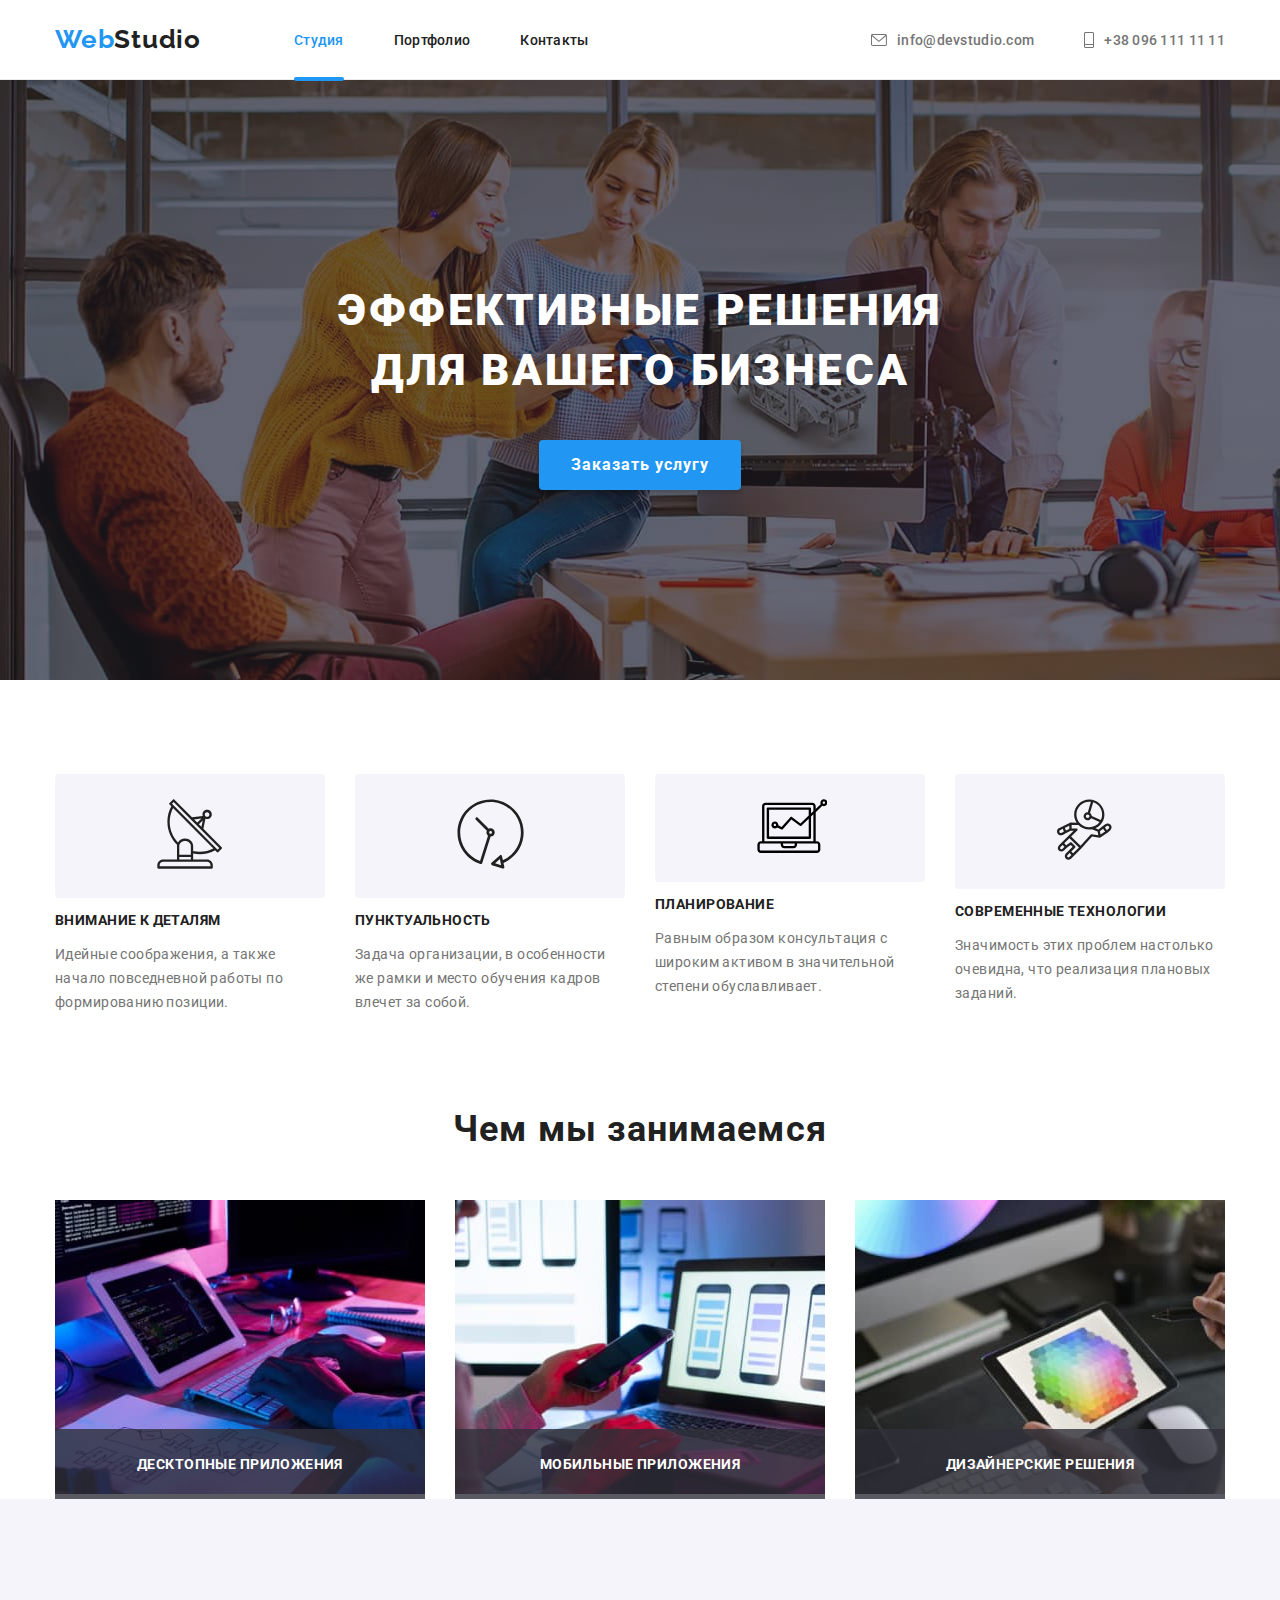
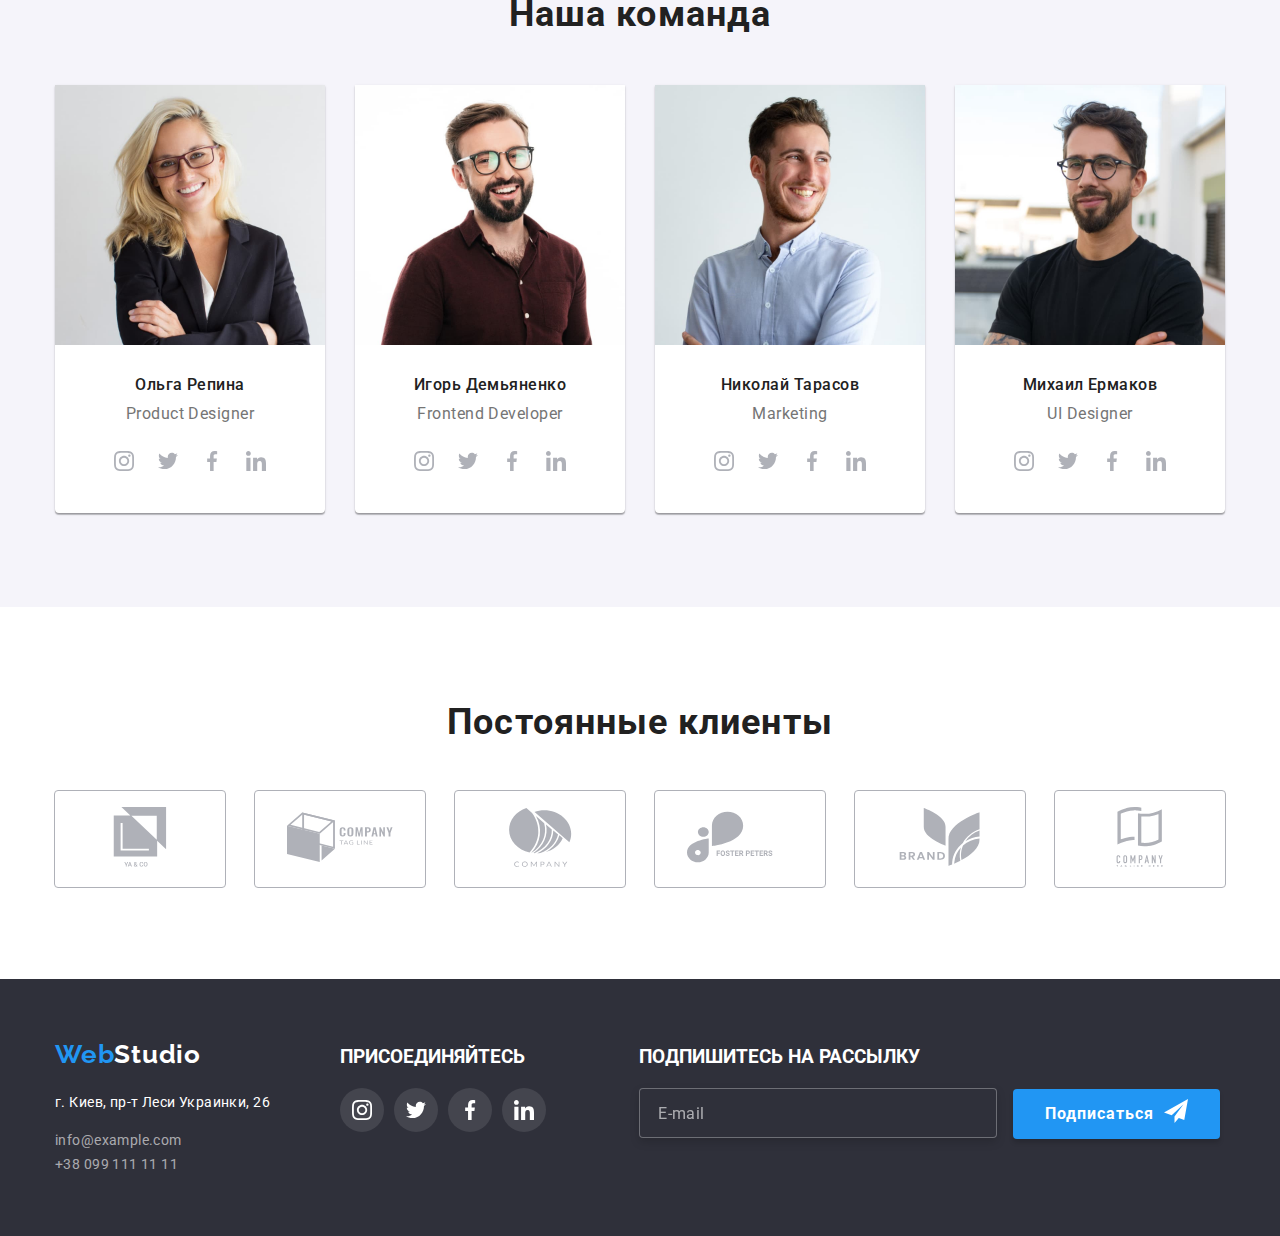
==== index.html @ 91b54eaf "дз-7" ====
<!DOCTYPE html>
<html lang="en">
  <head>
    <meta charset="UTF-8" />
    <meta http-equiv="X-UA-Compatible" content="IE=edge" />
    <meta name="viewport" content="width=device-width, initial-scale=1.0" />
    <title>Document</title>
    <link
      rel="stylesheet"
      href="https://cdnjs.cloudflare.com/ajax/libs/modern-normalize/1.1.0/modern-normalize.min.css"
    />
    <link rel="preconnect" href="https://fonts.googleapis.com" />
    <link rel="preconnect" href="https://fonts.gstatic.com" crossorigin />
    <link
      href="https://fonts.googleapis.com/css2?family=Raleway:wght@700&family=Roboto:wght@400;500;700;900&display=swap"
      rel="stylesheet"
    />
    <link rel="stylesheet" href="./css/style.css" />
  </head>

  <body>
    <header class="page-header">
      <div class="container header-box">
        <nav class="nav-list">
          <a href="#" class="logo-text"><span class="logo">Web</span>Studio</a>
          <ul class="list-menu">
            <li class="item">
              <a
                class="menu-link menu-link-activ"
                id="link-curent"
                href="./index.html"
                >Студия</a
              >
            </li>
            <li class="item">
              <a class="menu-link" href="./portfolio.html">Портфолио</a>
            </li>
            <li class="item">
              <a class="menu-link" href="#">Контакты</a>
            </li>
          </ul>
        </nav>

        <ul class="list-text">
          <li class="item">
            <a
              class="button"
              href="mailto:info@devstudio.com"
            >
              <svg class="button-icon" width="16" height="12">
                <use href="./images/symbol-defs.svg#icon-envelope"></use>
              </svg>
              info@devstudio.com</a
            >
          </li>
          <li class="item">
            <a class="button" href="tel:+380961111111">
              <svg class="contact-icon" width="10" height="16">
                <use href="./images/symbol-defs.svg#icon-Vector"></use>
              </svg>
              +38 096 111 11 11</a
            >
          </li>
        </ul>
      </div>
    </header>
    <main>
      <section class="container-box hero">
        <h1 class="title-box">
          Эффективные решения
          <span class="text-box-line"> для вашего бизнеса</span>
        </h1>

        <button type="button" class="btn-box" data-modal-open>
          Заказать услугу
        </button>
      </section>

      <section class="section-box">
        <div class="container">
          <h2 class="hidden">attention</h2>
          <ul class="attention-list">
            <li class="item">
              <div class="icon-item">
                <svg class="list-icon-team" width="65" height="70">
                  <use href="./images/symbol-defs2.svg#icon-Vector2"></use>
                </svg>
              </div>
              <h3>Внимание к деталям</h3>
              <p>
                Идейные соображения, а также начало повседневной работы по
                формированию позиции.
              </p>
            </li>
            <li class="item">
              <div class="icon-item">
                <svg class="list-icon-team" width="67" height="70">
                  <use href="./images/symbol-defs2.svg#icon-Vector3"></use>
                </svg>
              </div>
              <h3>Пунктуальность</h3>
              <p>
                Задача организации, в особенности же рамки и место обучения
                кадров влечет за собой.
              </p>
            </li>
            <li class="item">
              <div class="icon-item">
                <svg class="list-icon-tem" width="70" height="54">
                  <use href="./images/symbol-defs2.svg#icon-Vector4"></use>
                </svg>
              </div>
              <h3>Планирование</h3>
              <p>
                Равным образом консультация с широким активом в значительной
                степени обуславливает.
              </p>
            </li>
            <li class="item">
              <div class="icon-item">
                <svg class="list-icon-team" width="55" height="61">
                  <use href="./images/symbol-defs2.svg#icon-Vector5"></use>
                </svg>
              </div>
              <h3>Современные технологии</h3>
              <p>
                Значимость этих проблем настолько очевидна, что реализация
                плановых заданий.
              </p>
            </li>
          </ul>
        </div>
      </section>

      <section class="section-content">
        <div class="container">
          <h2 class="text">Чем мы занимаемся</h2>
          <ul class="foto-list">
            <li class="item">
              <div class="thumb">
                <div class="thumb-card">
                  <p class="thumb-card-text">Десктопные приложения</p>
                </div>
                <img src="./images/photo.jpg" alt="note" width="370" />
              </div>
            </li>

            <li class="item">
              <div class="thumb">
                <div class="thumb-card">
                  <p class="thumb-card-text">Мобильные приложения</p>
                </div>
                <img src="./images/photo2.jpg" alt="note2" width="370" />
              </div>
            </li>
            <li class="item">
              <div class="thumb">
                <div class="thumb-card">
                  <p class="thumb-card-text">Дизайнерские решения</p>
                </div>
                <img src="./images/photo3.jpg" alt="note3" width="370" />
              </div>
            </li>
          </ul>
        </div>
      </section>

      <section class="section-team">
        <div class="container">
          <h2 class="text">Наша команда</h2>
          <ul class="subtitle-text">
            <li class="item">
              <img
                class="people"
                src="./images/img.jpg"
                alt="people"
                width="270"
              />
              <div class="people-list">
                <h3>Ольга Репина</h3>
                <p>Product Designer</p>

                <ul class="social-icon">
                  <li class="team-item">
                    <a href="" class="social-link">
                      <svg class="list-icon" width="20" height="20">
                        <use
                          href="./images/symbol-defs2.svg#icon-instagram"
                        ></use>
                      </svg>
                    </a>
                  </li>
                  <li class="team-item">
                    <a class="social-link" href="#">
                      <svg class="list-icon" width="20" height="20">
                        <use
                          href="./images/symbol-defs2.svg#icon-twitter"
                        ></use>
                      </svg>
                    </a>
                  </li>
                  <li class="team-item">
                    <a class="social-link" href="#">
                      <svg class="list-icon" width="20" height="20">
                        <use
                          href="./images/symbol-defs2.svg#icon-facebook"
                        ></use>
                      </svg>
                    </a>
                  </li>
                  <li class="team-item">
                    <a class="social-link" href="#">
                      <svg class="list-icon" width="20" height="20">
                        <use
                          href="./images/symbol-defs2.svg#icon-linkedin"
                        ></use>
                      </svg>
                    </a>
                  </li>
                </ul>
              </div>
            </li>

            <li class="item">
              <img
                class="people"
                src="./images/img2.jpg"
                alt="people"
                width="270"
              />
              <div class="people-list">
                <h3>Игорь Демьяненко</h3>

                <p>Frontend Developer</p>

                <ul class="social-icon">
                  <li class="team-item">
                    <a href="" class="social-link">
                      <svg class="list-icon" width="20" height="20">
                        <use
                          href="./images/symbol-defs2.svg#icon-instagram"
                        ></use>
                      </svg>
                    </a>
                  </li>
                  <li class="team-item">
                    <a class="social-link" href="#">
                      <svg class="list-icon" width="20" height="20">
                        <use
                          href="./images/symbol-defs2.svg#icon-twitter"
                        ></use>
                      </svg>
                    </a>
                  </li>
                  <li class="team-item">
                    <a class="social-link" href="#">
                      <svg class="list-icon" width="20" height="20">
                        <use
                          href="./images/symbol-defs2.svg#icon-facebook"
                        ></use>
                      </svg>
                    </a>
                  </li>
                  <li class="team-item">
                    <a class="social-link" href="#">
                      <svg class="list-icon" width="20" height="20">
                        <use
                          href="./images/symbol-defs2.svg#icon-linkedin"
                        ></use>
                      </svg>
                    </a>
                  </li>
                </ul>
              </div>
            </li>

            <li class="item">
              <img
                class="people"
                src="./images/img3.jpg"
                alt="people"
                width="270"
              />
              <div class="people-list">
                <h3>Николай Тарасов</h3>
                <p>Marketing</p>

                <ul class="social-icon">
                  <li class="team-item">
                    <a href="" class="social-link">
                      <svg class="list-icon" width="20" height="20">
                        <use
                          href="./images/symbol-defs2.svg#icon-instagram"
                        ></use>
                      </svg>
                    </a>
                  </li>
                  <li class="team-item">
                    <a class="social-link" href="#">
                      <svg class="list-icon" width="20" height="20">
                        <use
                          href="./images/symbol-defs2.svg#icon-twitter"
                        ></use>
                      </svg>
                    </a>
                  </li>
                  <li class="team-item">
                    <a class="social-link" href="#">
                      <svg class="list-icon" width="20" height="20">
                        <use
                          href="./images/symbol-defs2.svg#icon-facebook"
                        ></use>
                      </svg>
                    </a>
                  </li>
                  <li class="team-item">
                    <a class="social-link" href="#">
                      <svg class="list-icon" width="20" height="20">
                        <use
                          href="./images/symbol-defs2.svg#icon-linkedin"
                        ></use>
                      </svg>
                    </a>
                  </li>
                </ul>
              </div>
            </li>

            <li class="item">
              <img
                class="people"
                src="./images/img4.jpg"
                alt="people"
                width="270"
              />
              <div class="people-list">
                <h3>Михаил Ермаков</h3>
                <p>UI Designer</p>

                <ul class="social-icon">
                  <li class="team-item">
                    <a href="" class="social-link">
                      <svg class="list-icon" width="20" height="20">
                        <use
                          href="./images/symbol-defs2.svg#icon-instagram"
                        ></use>
                      </svg>
                    </a>
                  </li>
                  <li class="team-item">
                    <a class="social-link" href="#">
                      <svg class="list-icon" width="20" height="20">
                        <use
                          href="./images/symbol-defs2.svg#icon-twitter"
                        ></use>
                      </svg>
                    </a>
                  </li>
                  <li class="team-item">
                    <a class="social-link" href="#">
                      <svg class="list-icon" width="20" height="20">
                        <use
                          href="./images/symbol-defs2.svg#icon-facebook"
                        ></use>
                      </svg>
                    </a>
                  </li>
                  <li class="team-item">
                    <a class="social-link" href="#">
                      <svg class="list-icon" width="20" height="20">
                        <use
                          href="./images/symbol-defs2.svg#icon-linkedin"
                        ></use>
                      </svg>
                    </a>
                  </li>
                </ul>
              </div>
            </li>
          </ul>
        </div>
      </section>

      <section class="section-company">
        <div class="container">
          <h2 class="text">Постоянные клиенты</h2>

          <ul class="company-box">
            <li class="company-list">
              <a class="company-link" href="#">
                <svg class="company-icon" width="106" height="60">
                  <use href="./images/symbol-defs2.svg#icon-Union"></use>
                </svg>
              </a>
            </li>
            <li class="company-list">
              <a class="company-link" href="#">
                <svg class="company-icon" width="106" height="60">
                  <use href="./images/symbol-defs2.svg#icon-tagline"></use>
                </svg>
              </a>
            </li>
            <li class="company-list">
              <a class="company-link" href="#">
                <svg class="company-icon" width="106" height="60">
                  <use href="./images/symbol-defs2.svg#icon-Object"></use>
                </svg>
              </a>
            </li>
            <li class="company-list">
              <a class="company-link" href="#">
                <svg class="company-icon" width="106" height="60">
                  <use href="./images/symbol-defs2.svg#icon-group"></use>
                </svg>
              </a>
            </li>
            <li class="company-list">
              <a class="company-link" href="#">
                <svg class="company-icon" width="106" height="60">
                  <use href="./images/symbol-defs2.svg#icon-brand"></use>
                </svg>
              </a>
            </li>
            <li class="company-list">
              <a class="company-link" href="#">
                <svg class="company-icon" width="106" height="60">
                  <use href="./images/symbol-defs2.svg#icon-groupcompany"></use>
                </svg>
              </a>
            </li>
          </ul>
        </div>
      </section>
    </main>

    <footer class="footer">
      <div class="container footer-container">
        <div class="footer-content">
          <a href="#" class="logo-tex-footer"
            ><span class="logo">Web</span>Studio</a
          >
          <address class="adress">
            <p>г. Киев, пр-т Леси Украинки, 26</p>
            <ul class="list-adress">
              <li><a href="mailto:info@example.com">info@example.com</a></li>
              <li><a href="tel:+380991111111">+38 099 111 11 11</a></li>
            </ul>
          </address>
        </div>

        <div class="social-icon-footer">
          <h3 class="join-color">присоединяйтесь</h3>
          <ul class="footer-list">
            <li class="footer-link">
              <a href="" class="join-link">
                <svg class="join-icon" width="20" height="20">
                  <use href="./images/symbol-defs2.svg#icon-instagram"></use>
                </svg>
              </a>
            </li>

            <li class="footer-link">
              <a class="join-link" href="#">
                <svg class="join-icon" width="20" height="20">
                  <use href="./images/symbol-defs2.svg#icon-twitter"></use>
                </svg>
              </a>
            </li>

            <li class="footer-link">
              <a class="join-link" href="#">
                <svg class="join-icon" width="20" height="20">
                  <use href="./images/symbol-defs2.svg#icon-facebook"></use>
                </svg>
              </a>
            </li>

            <li class="footer-link">
              <a class="join-link" href="#">
                <svg class="join-icon" width="20" height="20">
                  <use href="./images/symbol-defs2.svg#icon-linkedin"></use>
                </svg>
              </a>
            </li>
          </ul>
        </div>
        <div class="footer-form">
          <h3 class="join-color">Подпишитесь на рассылку</h3>
          <input  type="email" name="email" id="email" placeholder="E-mail" />
          <button type="submit" class="btn-box-form">
            Подписаться
            <svg class="icon-form" width="24" height="24">
              <use href="./images/symbol-defs6.svg#icon-send"></use>
            </svg>
          </button>
          
        </div>
      </div>
    </footer>



    <div class="backdrop is-hidden" data-modal>
      <div class="modal">
        <button type="button" class="close-icon" data-modal-close>
          <svg class="close-link" width="11" height="11">
            <use href="./images/symbol-defs3.svg#icon-close"></use>
          </svg>
        </button>
        <form class="backdrop-form">
        
          <h2 class="group-title">Оставьте свои данные, мы вам перезвоним</h2>
          <div class="form-field">
            <label class="form-field-lable"  for="username">Имя</label>
           <div class="form-icon">
            <input class="form-input" type="text" name="username" id="username" />
            <svg class="icon" width="12" height="12">
              <use href="./images/symbol-defs3.svg#icon-name"></use>
             </svg>
           </div>
          </div>

          <div class="form-field">
            <label class="form-field-lable" for="tel">Телефон</label>
           <div class="form-icon">
            <input class="form-input" type="tel" name="tel" id="tel" />
            <svg class="icon" width="13" height="13">
              <use href="./images/symbol-defs3.svg#icon-phone"></use>
             </svg>
           </div>
          </div>

          <div class="form-field">
            <label class="form-field-lable" for="mail">Почта  </label>
           <div class="form-icon">
            <input type="email" class="form-input"  name="mail" id="mail" />
            <svg class="icon" width="15" height="12">
             <use href="./images/symbol-defs3.svg#icon-email"></use>
            </svg>
           </div>

          </div>
          <div class="form-field form-textarea ">
            <label class="form-field-lable"  for="comment">Комментарий</label>
            <textarea
              name="comment"
              id="comment"
              cols="30"
              rows="10"
              placeholder="Введите текст"
            ></textarea>
          </div>

          <div class="checkbox-labele">
           <label class="lable">
            <input class="checkbox" type="checkbox" name="check" value="check" id="check" />
            <span class="icon-check"></span>
           </label>
            <label for="check" class="check-text"
              >Соглашаюсь с рассылкой и принимаю
              <a class="check-label-text" href="#">Условия договора</a>
            </label>
          </div>

          <div class="form-btn">
            <button type="submit" class="form-btn-text">Отправить</button>
          </div>
          
        
          
        </form>
      </div>
     
    </div>
    <script src="./js/modal.js"></script>
  </body>
</html>
---- css/style.css ----
:root {
  --primery-text-color: #212121;
  --title-text-color: #757575;
  --accent-color: #2196f3;
  --white-color: #ffffff;
  --background-team-color: #f5f4fa;
  --border-text: #eeeeee;
  --timing-function: cubic-bezier(0.4, 0, 0.2, 1);
}

body {
  font-family: "Roboto", sans-serif;
}

li {
  list-style-type: none; /* Убираем маркеры */
}

.list {
  padding: 0;
  margin: 0;
}
.container {
  width: 1200px;
  margin: 0 auto;
  padding-left: 15px;
  padding-right: 15px;
}
.header-box {
  display: flex;
  margin-left: auto;
}
.page-header {
  border-bottom: 1px solid #ececec;
}
.section-box {
  padding-top: 94px;
}
.header {
  margin: 0;
}

.logo {
  color: var(--accent-color);
  font-family: Raleway;

  font-weight: bold;
  font-size: 26px;
  line-height: 31px;
  letter-spacing: 0.03em;
}
.studio {
  color: var(--primery-text-color);
}

.nav-list .logo-text {
  text-decoration: none;
  color: #212121;
  font-family: Raleway;
  font-weight: bold;
  font-size: 26px;
  line-height: 31px;
  letter-spacing: 0.03em;
}
.nav-list {
  display: flex;
  align-items: center;
}
.nav-list a {
  display: block;
  padding-bottom: 24px;
  padding-top: 24px;

  color: var(--primery-text-color);
  text-decoration: none;
  font-weight: 500;
  font-size: 14px;
  line-height: 16px;
  letter-spacing: 0.02em;
  transition: color 250ms var(--timing-function);
}

.menu-link-activ {
  position: relative;
  display: block;
}
.menu-link-activ::after {
  content: "";
  position: absolute;
  left: 0;
  bottom: -9px;
  display: block;
  width: 100%;
  height: 4px;
  background-color: tomato;
  border-radius: 2px;
  background: var(--accent-color);

  transition: opacity 250ms var(--timing-function);
}
.menu-link:hover::after,
.menu-link:focus::after {
  opacity: 1;
}

.nav-list .menu-link:hover,
.nav-list .menu-link:focus {
  color: var(--accent-color);
}
.list-text {
  display: flex;
  margin-left: auto;
  margin-top: 0;
  margin-bottom: 0;
}

.list-text .item {
  margin-left: auto;
  display: flex;
  align-items: center;
}
.list-text a {
  color: var(--title-text-color);
  text-decoration: none;
  font-weight: 500;
  font-size: 14px;
  line-height: 16px;
  letter-spacing: 0.02em;
}
.list-text .button:hover,
.list-text .button:focus {
  color: var(--accent-color);
}
.button:hover svg,
.button:focus svg {
  fill: var(--accent-color);
}

.container-box {
  max-width: 1600px;
  height: 600px;
  background: #2f303a;
  text-align: center;
  padding: 200px 0;
  margin: 0 auto;

  background-image: linear-gradient(
      to right,
      rgba(47, 48, 58, 0.4),
      rgba(47, 48, 58, 0.4)
    ),
    url(../images/hero.jpg);
  background-color: #000000;
}

.section-content {
  padding-top: 94px;
}
.section-team {
  background: var(--background-team-color);
  padding-bottom: 94px;
  padding-top: 94px;
}

section .section-box {
  padding-top: 94px;
}
.title-box {
  color: var(--white-color);
  font-weight: 900;
  font-size: 44px;
  line-height: 60px;
  letter-spacing: 0.06em;
  text-transform: uppercase;
  margin: 0 auto;
  margin-bottom: 40px;
  width: 696px;
  text-align: center;
}

.btn-box {
  color: var(--white-color);
  background: #2196f3;
  font-weight: 700;
  font-size: 16px;
  font-family: inherit;
  line-height: 30px;
  text-align: center;
  letter-spacing: 0.06em;
  padding: 10px 32px;
  border: none;
  background: #2196f3;
  box-shadow: 0px 4px 4px rgba(0, 0, 0, 0.15);
  border-radius: 4px;
  cursor: pointer;
}

.section-box h3 {
  color: var(--primery-text-color);
  font-weight: 700;
  font-size: 14px;
  line-height: 16px;
  letter-spacing: 0.03em;
  text-transform: uppercase;
}
.section-box p {
  color: var(--title-text-color);
  font-weight: normal;
  font-size: 14px;
  line-height: 24px;
  letter-spacing: 0.03em;
  margin-bottom: 0;
}
h2.text {
  color: var(--primery-text-color);
  font-style: normal;
  font-weight: 700;
  font-size: 36px;
  line-height: 42px;
  text-align: center;
  letter-spacing: 0.03em;
  margin-top: 0;
  margin-bottom: 50px;
}

.subtitle-text h3 {
  color: var(--primery-text-color);
  font-weight: 500;
  font-size: 16px;
  line-height: 19px;
  letter-spacing: 0.03em;
  margin-top: 0;
  margin-bottom: 10px;
}
.subtitle-text p {
  color: var(--title-text-color);
  font-style: normal;
  font-weight: normal;
  font-size: 16px;
  line-height: 19px;
  letter-spacing: 0.03em;
  margin: 0;
}
.footer {
  background: #2f303a;
  padding-top: 60px;
  padding-bottom: 60px;
}
.adress p {
  color: var(--white-color);
  font-style: normal;
  font-weight: normal;
  font-size: 14px;
  line-height: 24px;
  letter-spacing: 0.03em;
  margin-top: 0;
}
.list-adress {
  padding: 0;
  margin: 0;
}

.list-adress a {
  color: rgba(255, 255, 255, 0.6);
  text-decoration: none;
  font-style: normal;
  font-weight: 400;
  font-size: 14px;
  line-height: 24px;
  letter-spacing: 0.03em;
}

/* PORTFOLIO DECORATION */

.section-pic {
  padding-top: 94px;
  padding-bottom: 94px;
}

.desc-list {
  display: flex;
  justify-content: center;
  padding-left: 0;
  margin: 0;
  margin-bottom: 50px;
}

.desc-list button {
  background: #f5f4fa;
  border: none;
  color: var(--primery-text-color);
  font-style: normal;
  font-weight: 500;
  font-size: 16px;
  line-height: 26px;
  letter-spacing: 0.03em;
  font-family: inherit;
  padding: 6px 22px;
  border-radius: 4px;
  margin-right: 8px;
  transition: background 250ms var(--timing-function),
    color 250ms var(--timing-function), box-shadow 250ms var(--timing-function);
}

.desc-list button:hover,
.desc-list button:focus {
  background-color: var(--accent-color);
  color: var(--white-color);
  box-shadow: 0px 3px 1px rgb(0 0 0 / 10%), 0px 1px 2px rgb(0 0 0 / 8%),
    0px 2px 2px rgb(0 0 0 / 12%);
}

.subtitle-text {
  display: flex;
  text-align: center;
  margin-top: 0;
  padding: 0;
  margin-bottom: 0;
}
.subtitle-text .people-list {
  padding-top: 30px;
  padding-bottom: 30px;
}

.subtitle-text .people {
  display: block;
  max-width: 100%;
}
.section-pic-list h3 {
  font-weight: 700;
  font-size: 18px;
  line-height: 36px;
  letter-spacing: 0.06em;
  color: var(--primery-text-color);
  margin: 0;
}
.section-pic-list p {
  font-weight: normal;
  font-size: 16px;
  line-height: 30px;
  letter-spacing: 0.03em;
  color: var(--title-text-color);
  margin: 0;
}

.logo-tex-footer {
  display: inline-block;
  padding-bottom: 20px;

  color: var(--white-color);
  font-family: Raleway;
  text-decoration: none;
  font-weight: bold;
  font-size: 26px;
  line-height: 31px;
  letter-spacing: 0.03em;
}
#link-curent {
  color: var(--accent-color);
}

.list-menu {
  display: flex;
  margin-left: 93px;
  padding: 0;
  margin-top: 0;
  margin-bottom: 0;
}
.list-text {
  display: flex;
  margin-left: auto;
  padding: 0;
}

.list-text .item + .item {
  margin-left: 50px;
}

.list-menu .item {
  margin-right: 50px;
}

.list-menu .item:last-child {
  margin-right: 0;
}

.hidden {
  display: none;
}
.attention-list {
  display: flex;
  margin: 0;
  padding: 0;
}
.attention-list .item {
  margin-right: 30px;
  width: 270px;
}

.attention-list .item:last-child {
  margin-right: 0;
}
.foto-list {
  display: flex;
  padding-top: 0;
  padding: 0;
  padding-bottom: 0;
  margin-bottom: 0;
  margin-top: 0;
}
.foto-list .item {
  margin-right: 30px;
}
.foto-list .item:last-child {
  margin-right: 0;
}

.thumb {
  position: relative;
}
.thumb-card {
  align-items: center;
  justify-content: center;
  display: flex;
  position: absolute;
  width: 100%;
  height: 70px;
  bottom: 0;
  background-color: rgba(47, 48, 58, 0.8);
}
.thumb-card .thumb-card-text {
  color: var(--white-color);
  font-family: Roboto;

  font-weight: 700;
  font-size: 14px;
  line-height: 16px;
  text-align: center;
  letter-spacing: 0.03em;
  text-transform: uppercase;
}
.subtitle-text .item {
  margin-right: 30px;
  background: var(--white-color);
  box-shadow: 0px 1px 3px rgba(0, 0, 0, 0.12), 0px 1px 1px rgba(0, 0, 0, 0.14),
    0px 2px 1px rgba(0, 0, 0, 0.2);
  border-radius: 0px 0px 4px 4px;
}
.subtitle-text .item:last-child {
  margin-right: 0;
}

/* Portfolio flex-box */

.section-pic-list {
  display: flex;
  flex-wrap: wrap;
  margin: 0;
  padding: 0;
  margin-top: -30px;
  margin-left: -30px;
}

.section-pic-list > .item {
  flex-basis: calc((100% - 90px) / 3);
  margin-left: 30px;
  margin-top: 30px;
}
.pic-link {
  display: block;
  text-decoration: none;
  transition: box-shadow 250ms var(--timing-function);
}

.pic-link:hover,
.pic-link:focus {
  box-shadow: 0px 1px 1px rgba(0, 0, 0, 0.12), 0px 4px 4px rgba(0, 0, 0, 0.06),
    1px 4px 6px rgba(0, 0, 0, 0.16);
}
.thumb-pic {
  position: relative;
  overflow: hidden;
}

.thumb-pic::before {
  display: inline-block;
}

.thumb-text {
  transform: translateY(100%);
  transition: transform 250ms var(--timing-function);

  position: absolute;
  top: 0;
  left: 0;

  padding: 63px 24px;
  display: inline-block;
  content: "";
  width: 100%;
  height: 100%;
  background: rgba(33, 150, 243, 0.9);
}

.thumb-text .text {
  font-family: Roboto;
  font-style: normal;
  font-weight: 400;
  font-size: 18px;
  line-height: 28px;
  letter-spacing: 0.03em;
  color: #ffffff;
}

.pic-link:hover .thumb-text,
.pic-link:focus .thumb-text {
  transform: translateY(0);
}

.item .item-text {
  border-right: 1px solid var(--border-text);
  border-bottom: 1px solid var(--border-text);
  border-left: 1px solid var(--border-text);
  padding: 20px 24px;
}

.button-icon {
  margin-right: 10px;
  fill: var(--title-text-color);
  transition: fill 250ms var(--timing-function);
}

.contact-icon {
  margin-right: 10px;
  fill: var(--title-text-color);
  transition: fill 250ms var(--timing-function);
}

.button:hover .button-icon {
  fill: var(--accent-color);
}
.button:hover .contact-icon {
  fill: var(--accent-color);
}

.item .button {
  display: flex;
  align-items: center;
  transition: color 250ms var(--timing-function);
}

.item .icon-item {
  background: #f5f4fa;
  border-radius: 4px;
  padding: 25px 102px;
}
.list-icon-team {
  fill: var(--primery-text-color);
}

/* social link */


.social-icon {
  margin: 0;
  display: flex;
  margin-top: 16px;
  padding: 0;
  justify-content: center;
}

.social-link {
  width: 44px;
  height: 44px;
  background-color: var(--white-color);
  border-radius: 50%;
  display: inline-flex;
  align-items: center;
  justify-content: center;
  transition: background-color 250ms var(--timing-function);
}
.social-link:hover .list-icon,
.social-link:focus .list-icon {
  fill: var(--white-color);
}
.social-link:hover,
.social-link:focus {
  background-color: var(--accent-color);
}
.social-link:last-child {
  margin-right: 0;
}
.list-icon {
  fill: #afb1b8;
  transition: fill 250ms var(--timing-function);
}

/*************************
           company 
 *****************************/

.section-company {
  padding: 94px 0 94px 0;
}

.company-box {
  padding: 0;
  margin: 0;
  display: flex;
}
.company-list {
  width: 170px;
  height: 92px;
  display: flex;
  align-items: center;
  justify-content: center;
  margin-right: 30px;
}
.company-link {
  fill: #afb1b8;
  padding: 16px 32px;
  border: 1px solid #afb1b8;
  box-sizing: border-box;
  border-radius: 4px;
  transition: border 250ms var(--timing-function);
}
.company-box .company-link:last-child {
  margin-right: 0;
}
.company-list:last-child {
  margin-right: 0;
}
.company-icon {
  fill: #afb1b8;
  transition: fill 250ms var(--timing-function);
}
.company-link:hover .company-icon,
.company-link:focus .company-icon {
  fill: var(--accent-color);
}
.company-link:hover,
.company-link:focus {
  border: 1px solid #2196f3;
}

.join-color {
  color: var(--white-color);
  margin: 0;
  margin: 0;
  margin-bottom: 20px;
  text-transform: uppercase;
}

.footer-container {
  display: flex;
  align-items: baseline;
}
.footer-list {
  display: flex;
  margin: 0;
  padding: 0;
}
.social-icon-footer {
  margin-left: 70px;
}

.join-link {
  width: 44px;
  height: 44px;
  background-color: rgba(255, 255, 255, 0.1);
  border-radius: 50%;
  display: inline-flex;
  align-items: center;
  justify-content: center;
  transition: background-color 250ms var(--timing-function);
}
.join-link:hover .join-icon,
.join-link:focus .join-icon {
  fill: var(--white-color);
}
.join-link:hover,
.join-link:focus {
  background-color: var(--accent-color);
}
.join-link:last-child {
  margin-right: 0;
}
.join-icon {
  fill: var(--white-color);
}

.footer-link {
  margin-right: 10px;
}

.footer-link:last-child {
  margin-right: 0;
}

/* Modal icon */

.backdrop {
  position: fixed;
  top: 0;
  left: 0;
  width: 100%;
  height: 100%;
  background: rgba(0, 0, 0, 0.2);
  opacity: 1;
  transition: opacity 2250ms var(--timing-function),
    visibility 2250ms var(--timing-function);
}
.backdrop.is-hidden {
  opacity: 0;
  pointer-events: none;
  visibility: hidden;
}

.modal {
  position: absolute;
  top: 50%;
  left: 50%;

  min-width: 528px;
  min-height: 581px;
  background-color: rgba(255, 255, 255, 1);

  transform: translate(-50%, -50%);
}
.close-icon {
  position: absolute;
  top: 8px;
  right: 8px;
  width: 30px;
  height: 30px;
  display: inline-flex;
  cursor: pointer;
  align-items: center;
  justify-content: center;
  border-radius: 50%;
  background-color: #ffffff;
  border: 1px solid rgba(0, 0, 0, 0.1);
  transition: fill 250ms var(--timing-function);
}

.close-icon:hover,
.close-icon:focus {
  fill: var(--accent-color);
}

/**************************
***************************
***************************
 ******* Modal form********* 
 ***************************
 ****************************/

.backdrop-form {
  width: 448px;
  margin: 0 auto;
}

.form-field {
  margin-bottom: 10px;
  display: flex;
  flex-direction: column;
}
.form-textarea {
  margin-bottom: 20px;
}
.form-field .form-input {
  margin: 0;
  padding-left: 40px;
  border: 1px solid rgba(33, 33, 33, 0.2);
  box-sizing: border-box;
  border-radius: 4px;
  width: 448px;
  height: 40px;
  transition: border 250ms var(--timing-function);
}

.form-icon {
  position: relative;
}
.form-icon .icon {
  position: absolute;
  display: inline-block;
  transform: translateY(100%);
  margin-left: 15px;
  transition: fill 250ms var(--timing-function);

  top: 0;
  left: 0;
}
.form-input:hover,
.form-input:focus {
  border-color: var(--accent-color);
}
.form-icon:hover > .icon,
.form-icon:focus > .icon {
  fill: var(--accent-color);
}


.form-field:focus-within .icon {
  fill: var(--accent-color);
}

/* .form-field .form-field-lable {
  margin-bottom: 4px;
} */
textarea {
  width: 448px;
  height: 120px;
  border: 1px solid rgba(33, 33, 33, 0.2);
  border-radius: 4px;
  resize: none;
}

.form-field input::placeholder {
  font-size: 14px;
  line-height: 16px;
  letter-spacing: 0.01em;

  color: rgba(117, 117, 117, 0.5);
}
.group-title {
  font-weight: bold;
  font-size: 20px;
  line-height: 23px;
  margin-top: 40px;
  margin-bottom: 12px;
  letter-spacing: 0.03em;
  text-align: center;
  margin-top: 40px;
  color: var(--primery-text-color);
}

.form-field .check-text {
  font-size: 14px;
  line-height: 24px;

  letter-spacing: 0.03em;

  color: var(--title-text-color);
}
.check-label-text {
  color: var(--accent-color);
}
.form-btn {
  text-align: center;
  margin-bottom: 40px;
}

.form-btn .form-btn-text {
  padding: 10px 55px;
  font-weight: bold;
  font-size: 16px;
  line-height: 30px;
  color: #ffffff;
  background: #2196f3;
  box-shadow: 0px 4px 4px rgba(0, 0, 0, 0.15);
  border-radius: 4px;
  border: none;
  cursor: pointer;
}
/* ****************************
**********Footer form**********
*******************************
******************************* */

.footer-form {
  margin-left: 93px;
}
.footer-form input {
  width: 358px;
  height: 50px;
  margin-right: 12px;
  border: 1px solid rgba(255, 255, 255, 0.3);
  filter: drop-shadow(0px 4px 4px rgba(0, 0, 0, 0.15));
  border-radius: 4px;
  background: #2f303a;
  color: #ffffff;
}
.footer-form input::placeholder {
  padding: 15px 0 15px 16px;
  font-size: 16px;
  line-height: 20px;
  letter-spacing: 0.03em;
  color: rgba(255, 255, 255, 0.6);
}
.btn-box-form {
  display: inline-flex;
  color: var(--white-color);
  background: #2196f3;
  font-weight: 700;
  font-size: 16px;
  font-family: inherit;
  line-height: 30px;
  text-align: center;
  letter-spacing: 0.06em;
  padding: 10px 32px;
  border: none;
  background: #2196f3;
  box-shadow: 0px 4px 4px rgba(0, 0, 0, 0.15);
  border-radius: 4px;
  cursor: pointer;
}
.icon-form {
  margin-left: 10px;
}
.form-field-lable {
  margin-bottom: 4px;
  color: var( --title-text-color);
}

/* ****************************
**********Chekbox**********
*******************************
******************************* */

.checkbox {
  -webkit-appearance: none;
}

.icon-check {
  display: inline-block;
  content: "";
  width: 15px;
  height: 15px;
  border: 2px solid #212121;
  border-radius: 4px;
  
}
.check-text {
  font-size: 14px;
line-height: 24px;
letter-spacing: 0.03em;
color: var( --title-text-color);

}
.checkbox:checked + .icon-check {
  background-color: var(--accent-color);
  background-image: url(../images/icon-check.svg);
  border-color: var(--accent-color);
  background-size: contain;
  background-repeat: no-repeat;
  
  /* background-origin: border-box; */
}

.checkbox-labele {
  margin-bottom: 30px;
}

.checkbox:focus + .icon-check {
  border-color: var(--accent-color);
}
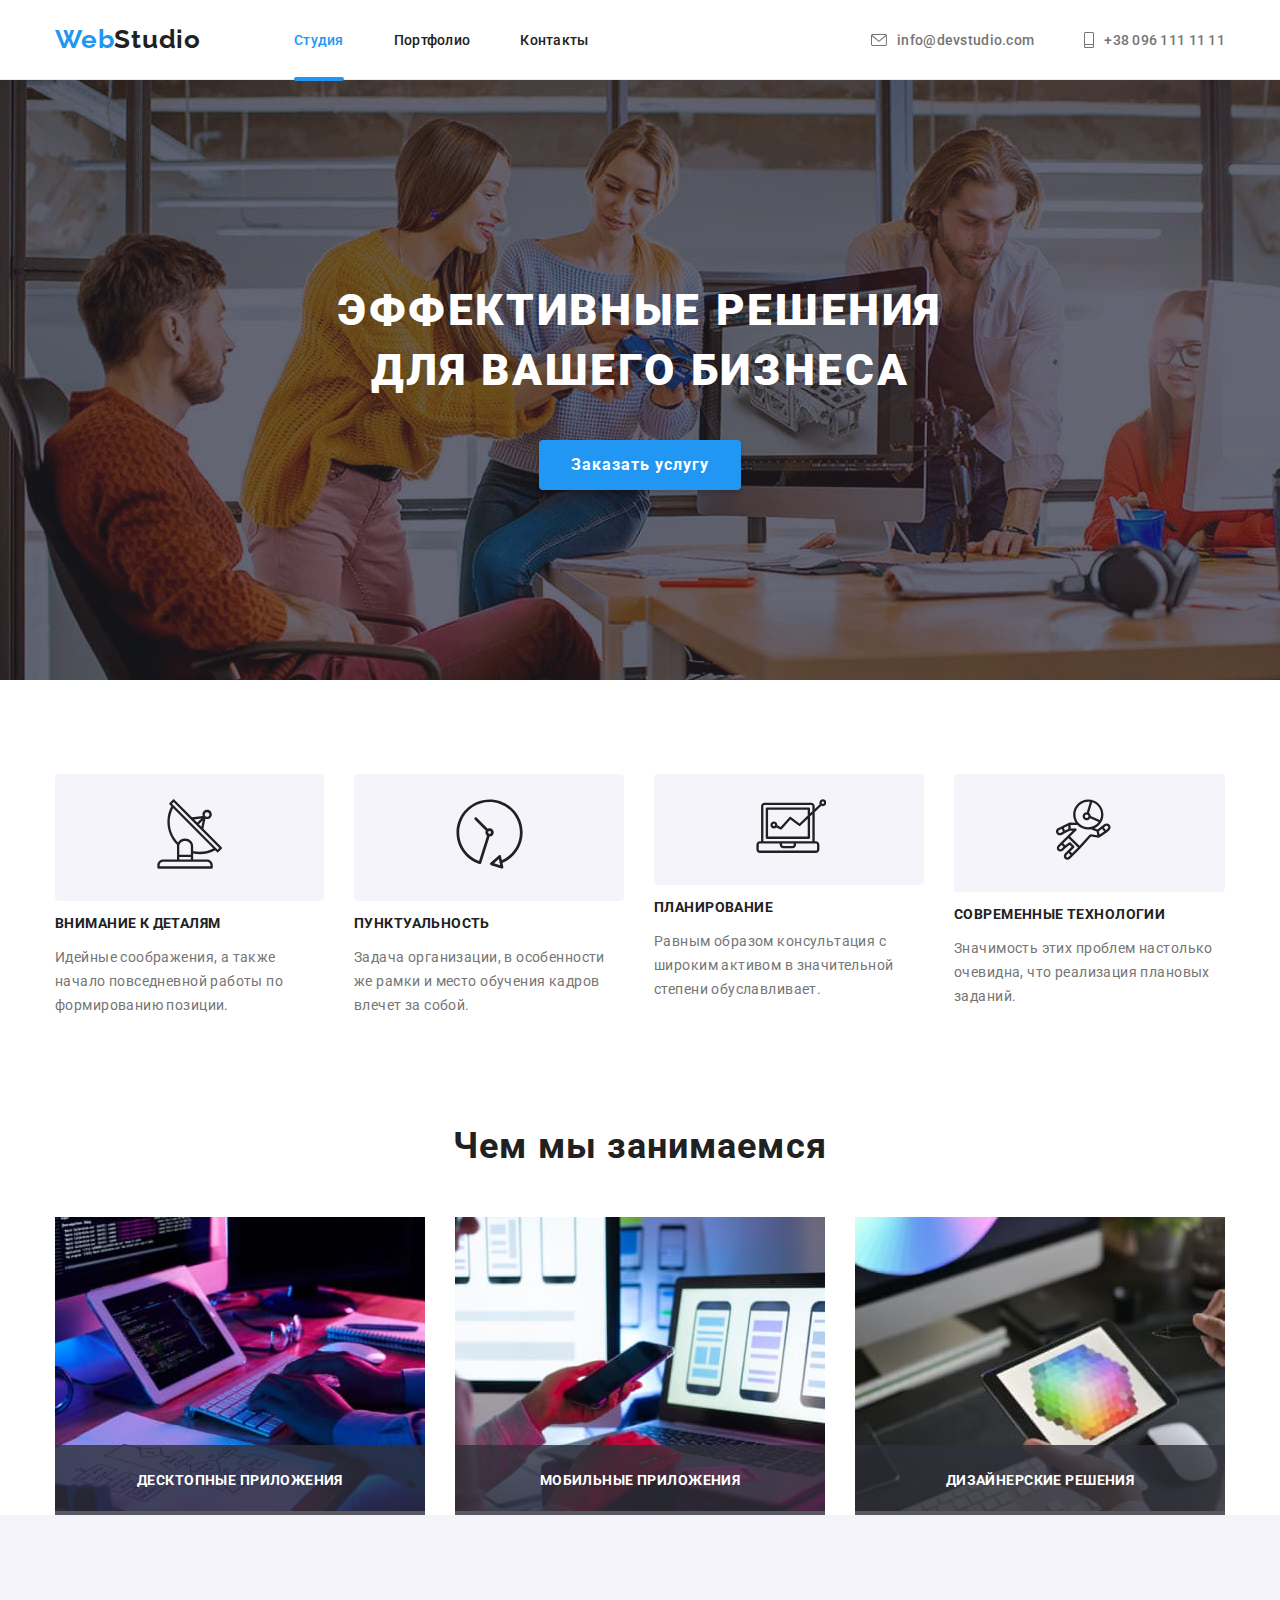
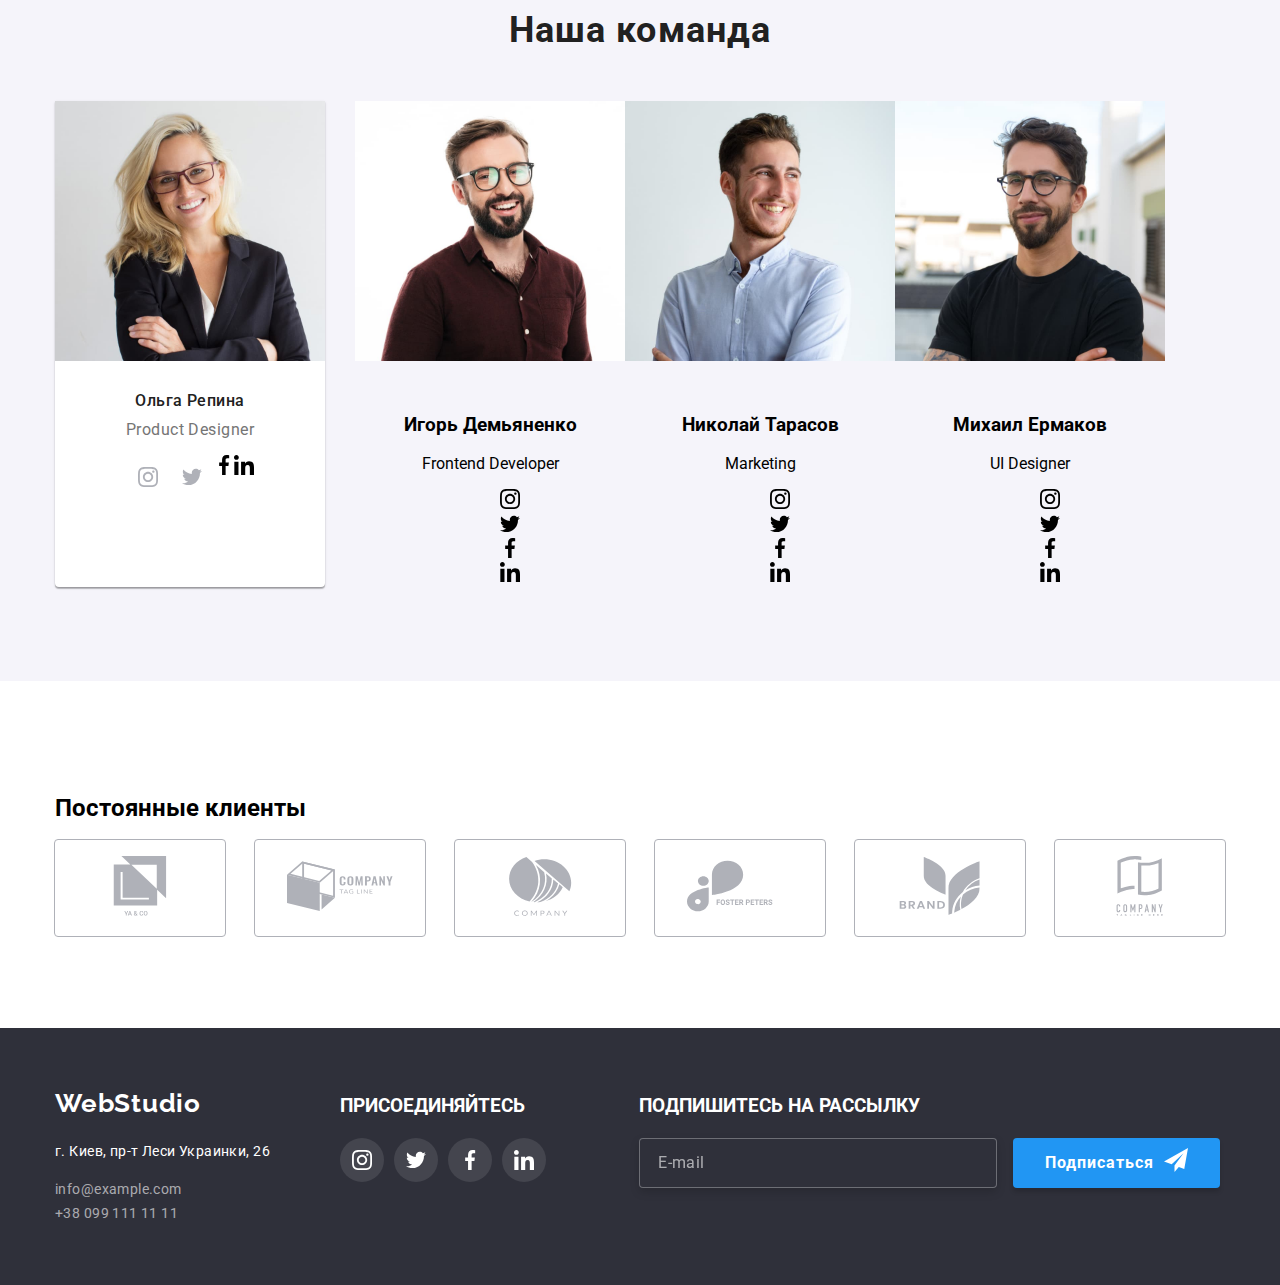
==== commit a55b4044: "технология БЭМ" ====
--- a/index.html
+++ b/index.html
@@ -21,41 +21,45 @@
   <body>
     <header class="page-header">
       <div class="container header-box">
-        <nav class="nav-list">
-          <a href="#" class="logo-text"><span class="logo">Web</span>Studio</a>
-          <ul class="list-menu">
-            <li class="item">
+        <nav class="site-nav">
+          <a href="#" class=" site-nav__text "><span class="site-nav__logo">Web</span><span class="site-nav__text-size">Studio</span></a>
+          <ul class="menu">
+            <li class="menu__item">
               <a
-                class="menu-link menu-link-activ"
-                id="link-curent"
+                class="menu__link  menu__link--activ"
+                id="link__curent"
                 href="./index.html"
                 >Студия</a
               >
             </li>
-            <li class="item">
-              <a class="menu-link" href="./portfolio.html">Портфолио</a>
-            </li>
-            <li class="item">
-              <a class="menu-link" href="#">Контакты</a>
+            <li class="menu__item">
+              <a class="menu__link" href="./portfolio.html">Портфолио</a>
+            </li>
+
+            <li class="menu__item">
+              <a class="menu__link" href="#">Контакты</a>
             </li>
           </ul>
         </nav>
 
-        <ul class="list-text">
-          <li class="item">
+
+
+        <ul class="list-link">
+          <li class="list-link__item">
             <a
-              class="button"
+              class="list-link__button"
               href="mailto:info@devstudio.com"
             >
-              <svg class="button-icon" width="16" height="12">
+              <svg class="list-linc__icon" width="16" height="12">
                 <use href="./images/symbol-defs.svg#icon-envelope"></use>
               </svg>
               info@devstudio.com</a
             >
           </li>
-          <li class="item">
-            <a class="button" href="tel:+380961111111">
-              <svg class="contact-icon" width="10" height="16">
+
+          <li class="list-link__item">
+            <a class="list-link__button" href="tel:+380961111111">
+              <svg class="list-link__contact" width="10" height="16">
                 <use href="./images/symbol-defs.svg#icon-Vector"></use>
               </svg>
               +38 096 111 11 11</a
@@ -63,67 +67,72 @@
           </li>
         </ul>
       </div>
+
     </header>
+
+
     <main>
       <section class="container-box hero">
-        <h1 class="title-box">
-          Эффективные решения
-          <span class="text-box-line"> для вашего бизнеса</span>
+        <h1 class="container-box__title">
+          Эффективные решения для вашего бизнеса
         </h1>
 
-        <button type="button" class="btn-box" data-modal-open>
+        <button type="button" class="container-box__button" data-modal-open>
           Заказать услугу
         </button>
       </section>
 
       <section class="section-box">
         <div class="container">
-          <h2 class="hidden">attention</h2>
-          <ul class="attention-list">
-            <li class="item">
-              <div class="icon-item">
-                <svg class="list-icon-team" width="65" height="70">
+          <h2 class="section-box__hidden">attention</h2>
+          <ul class="section-box__attention">
+            <li class="section-box__item">
+              <div class="section-box__team">
+                <svg class="section-box__icon" width="65" height="70">
                   <use href="./images/symbol-defs2.svg#icon-Vector2"></use>
                 </svg>
               </div>
-              <h3>Внимание к деталям</h3>
-              <p>
+              <h3 class="section-box__title">Внимание к деталям</h3>
+              <p class="section-box__text">
                 Идейные соображения, а также начало повседневной работы по
                 формированию позиции.
               </p>
             </li>
-            <li class="item">
-              <div class="icon-item">
-                <svg class="list-icon-team" width="67" height="70">
+
+            <li class="section-box__item">
+              <div class="section-box__team">
+                <svg class="section-box__icon" width="67" height="70">
                   <use href="./images/symbol-defs2.svg#icon-Vector3"></use>
                 </svg>
               </div>
-              <h3>Пунктуальность</h3>
-              <p>
+              <h3 class="section-box__title">Пунктуальность</h3>
+              <p  class="section-box__text">
                 Задача организации, в особенности же рамки и место обучения
                 кадров влечет за собой.
               </p>
             </li>
-            <li class="item">
-              <div class="icon-item">
-                <svg class="list-icon-tem" width="70" height="54">
+
+            <li class="section-box__item">
+              <div class="section-box__team">
+                <svg class="section-box__icon" width="70" height="54">
                   <use href="./images/symbol-defs2.svg#icon-Vector4"></use>
                 </svg>
               </div>
-              <h3>Планирование</h3>
-              <p>
+              <h3 class="section-box__title">Планирование</h3>
+              <p  class="section-box__text">
                 Равным образом консультация с широким активом в значительной
                 степени обуславливает.
               </p>
             </li>
-            <li class="item">
-              <div class="icon-item">
-                <svg class="list-icon-team" width="55" height="61">
+
+            <li class=section-box__item">
+              <div class="section-box__team">
+                <svg class="section-box__icon" width="55" height="61">
                   <use href="./images/symbol-defs2.svg#icon-Vector5"></use>
                 </svg>
               </div>
-              <h3>Современные технологии</h3>
-              <p>
+              <h3 class="section-box__title">Современные технологии</h3>
+              <p  class="section-box__text">
                 Значимость этих проблем настолько очевидна, что реализация
                 плановых заданий.
               </p>
@@ -134,29 +143,30 @@
 
       <section class="section-content">
         <div class="container">
-          <h2 class="text">Чем мы занимаемся</h2>
-          <ul class="foto-list">
-            <li class="item">
-              <div class="thumb">
-                <div class="thumb-card">
-                  <p class="thumb-card-text">Десктопные приложения</p>
+          <h2 class="section-content__title section--text ">Чем мы занимаемся</h2>
+          <ul class="section-content__list">
+
+            <li class="section-content__item">
+              <div class="section-content__thumb">
+                <div class="section-content__card">
+                  <p class="section-content__text">Десктопные приложения</p>
                 </div>
                 <img src="./images/photo.jpg" alt="note" width="370" />
               </div>
             </li>
 
-            <li class="item">
-              <div class="thumb">
-                <div class="thumb-card">
-                  <p class="thumb-card-text">Мобильные приложения</p>
+            <li class="section-content__item">
+              <div class="section-content__thumb">
+                <div class="section-content__card">
+                  <p class="section-content__text">Мобильные приложения</p>
                 </div>
                 <img src="./images/photo2.jpg" alt="note2" width="370" />
               </div>
             </li>
-            <li class="item">
-              <div class="thumb">
-                <div class="thumb-card">
-                  <p class="thumb-card-text">Дизайнерские решения</p>
+            <li class="section-content__item">
+              <div class="section-content__thumb">
+                <div class="section-content__card">
+                  <p class="section-content__text">Дизайнерские решения</p>
                 </div>
                 <img src="./images/photo3.jpg" alt="note3" width="370" />
               </div>
@@ -167,38 +177,41 @@
 
       <section class="section-team">
         <div class="container">
-          <h2 class="text">Наша команда</h2>
-          <ul class="subtitle-text">
-            <li class="item">
+          <h2 class="section-team__title section--text">Наша команда</h2>
+          <ul class="section-team__subtitle">
+            <li class="section-team__item">
               <img
-                class="people"
+                class="section-team__people"
                 src="./images/img.jpg"
                 alt="people"
                 width="270"
               />
               <div class="people-list">
-                <h3>Ольга Репина</h3>
-                <p>Product Designer</p>
-
-                <ul class="social-icon">
-                  <li class="team-item">
-                    <a href="" class="social-link">
-                      <svg class="list-icon" width="20" height="20">
+                <h3 class="people-list__title">Ольга Репина</h3>
+                <p class="people-list__text">Product Designer</p>
+
+                <ul class="social-box">
+
+                  <li class="social-box__item">
+                    <a href="" class="social-box__link">
+                      <svg class="social-box__icon" width="20" height="20">
                         <use
                           href="./images/symbol-defs2.svg#icon-instagram"
                         ></use>
                       </svg>
                     </a>
                   </li>
-                  <li class="team-item">
-                    <a class="social-link" href="#">
-                      <svg class="list-icon" width="20" height="20">
+
+                  <li class="social-box__item">
+                    <a class="social-box__link" href="#">
+                      <svg class="social-box__icon" width="20" height="20">
                         <use
                           href="./images/symbol-defs2.svg#icon-twitter"
                         ></use>
                       </svg>
                     </a>
                   </li>
+                  
                   <li class="team-item">
                     <a class="social-link" href="#">
                       <svg class="list-icon" width="20" height="20">
@@ -218,6 +231,7 @@
                     </a>
                   </li>
                 </ul>
+
               </div>
             </li>
 
--- a/css/style.css
+++ b/css/style.css
@@ -30,6 +30,9 @@
   display: flex;
   margin-left: auto;
 }
+
+/* header */
+
 .page-header {
   border-bottom: 1px solid #ececec;
 }
@@ -40,7 +43,9 @@
   margin: 0;
 }
 
-.logo {
+/* siete nav */
+
+.site-nav__logo {
   color: var(--accent-color);
   font-family: Raleway;
 
@@ -53,7 +58,7 @@
   color: var(--primery-text-color);
 }
 
-.nav-list .logo-text {
+.site-nav__text-size {
   text-decoration: none;
   color: #212121;
   font-family: Raleway;
@@ -62,11 +67,11 @@
   line-height: 31px;
   letter-spacing: 0.03em;
 }
-.nav-list {
+.site-nav {
   display: flex;
   align-items: center;
 }
-.nav-list a {
+.site-nav a {
   display: block;
   padding-bottom: 24px;
   padding-top: 24px;
@@ -80,11 +85,13 @@
   transition: color 250ms var(--timing-function);
 }
 
-.menu-link-activ {
+/* menu */
+
+.menu__link--activ {
   position: relative;
   display: block;
 }
-.menu-link-activ::after {
+.menu__link--activ::after {
   content: "";
   position: absolute;
   left: 0;
@@ -98,28 +105,34 @@
 
   transition: opacity 250ms var(--timing-function);
 }
-.menu-link:hover::after,
-.menu-link:focus::after {
+.menu__link:hover::after,
+.menu__link:focus::after {
   opacity: 1;
 }
 
-.nav-list .menu-link:hover,
-.nav-list .menu-link:focus {
+.menu__link:hover,
+.menu__link:focus {
   color: var(--accent-color);
 }
-.list-text {
+
+/* list link */
+
+.list-link {
   display: flex;
   margin-left: auto;
   margin-top: 0;
   margin-bottom: 0;
-}
-
-.list-text .item {
+  display: flex;
   margin-left: auto;
+  padding: 0;
+}
+.list-link__item {
+  margin-left: auto;
   display: flex;
   align-items: center;
 }
-.list-text a {
+
+.list-link a {
   color: var(--title-text-color);
   text-decoration: none;
   font-weight: 500;
@@ -127,14 +140,47 @@
   line-height: 16px;
   letter-spacing: 0.02em;
 }
-.list-text .button:hover,
-.list-text .button:focus {
+.list-link__button:hover,
+.list-link__button:focus {
   color: var(--accent-color);
 }
-.button:hover svg,
-.button:focus svg {
+.list-link__button:hover svg,
+.list-link__button:focus svg {
   fill: var(--accent-color);
 }
+
+.list-link__contact {
+  margin-right: 10px;
+  fill: var(--title-text-color);
+  transition: fill 250ms var(--timing-function);
+}
+
+.list-linc__icon {
+  margin-right: 10px;
+  fill: var(--title-text-color);
+  transition: fill 250ms var(--timing-function);
+}
+
+.list-link__button:hover .list-linc__icon {
+  fill: var(--accent-color);
+}
+.list-link__button:hover .list-link__contact {
+  fill: var(--accent-color);
+}
+
+.list-link__button {
+  display: flex;
+  align-items: center;
+  transition: color 250ms var(--timing-function);
+}
+
+.list-link__button {
+  margin-left: 50px;
+}
+
+/************** Section ***************
+*************container box ************
+****************************************/
 
 .container-box {
   max-width: 1600px;
@@ -152,20 +198,7 @@
     url(../images/hero.jpg);
   background-color: #000000;
 }
-
-.section-content {
-  padding-top: 94px;
-}
-.section-team {
-  background: var(--background-team-color);
-  padding-bottom: 94px;
-  padding-top: 94px;
-}
-
-section .section-box {
-  padding-top: 94px;
-}
-.title-box {
+.container-box__title {
   color: var(--white-color);
   font-weight: 900;
   font-size: 44px;
@@ -178,7 +211,7 @@
   text-align: center;
 }
 
-.btn-box {
+.container-box__button {
   color: var(--white-color);
   background: #2196f3;
   font-weight: 700;
@@ -195,7 +228,43 @@
   cursor: pointer;
 }
 
-.section-box h3 {
+/* section box */
+.section-box {
+  padding-top: 94px;
+  color: var(--title-text-color);
+  font-weight: normal;
+  font-size: 14px;
+  line-height: 24px;
+  letter-spacing: 0.03em;
+  margin-bottom: 0;
+}
+
+.section-box__hidden {
+  display: none;
+}
+
+.section-box__attention {
+  display: flex;
+  margin: 0;
+  padding: 0;
+}
+.section-box__item {
+  margin-right: 30px;
+  width: 270px;
+}
+
+.section-box__item:last-child {
+  margin-right: 0;
+}
+.section-box__team {
+  background: #f5f4fa;
+  border-radius: 4px;
+  padding: 25px 102px;
+}
+.section-box__icon {
+  fill: var(--primery-text-color);
+}
+.section-box__title {
   color: var(--primery-text-color);
   font-weight: 700;
   font-size: 14px;
@@ -203,15 +272,63 @@
   letter-spacing: 0.03em;
   text-transform: uppercase;
 }
-.section-box p {
-  color: var(--title-text-color);
-  font-weight: normal;
+
+
+/* section content */
+
+
+.section-content {
+  padding-top: 94px;
+}
+.section-team {
+  background: var(--background-team-color);
+  padding-bottom: 94px;
+  padding-top: 94px;
+}
+
+.section-content__thumb {
+  position: relative;
+}
+.section-content__card {
+  align-items: center;
+  justify-content: center;
+  display: flex;
+  position: absolute;
+  width: 100%;
+  height: 70px;
+  bottom: 0;
+  background-color: rgba(47, 48, 58, 0.8);
+}
+.section-content__text {
+  color: var(--white-color);
+  font-family: Roboto;
+
+  font-weight: 700;
   font-size: 14px;
-  line-height: 24px;
-  letter-spacing: 0.03em;
+  line-height: 16px;
+  text-align: center;
+  letter-spacing: 0.03em;
+  text-transform: uppercase;
+}
+
+
+
+.section-content__list {
+  display: flex;
+  padding-top: 0;
+  padding: 0;
+  padding-bottom: 0;
   margin-bottom: 0;
-}
-h2.text {
+  margin-top: 0;
+}
+.section-content__item {
+  margin-right: 30px;
+}
+.section-content__item:last-child {
+  margin-right: 0;
+}
+
+.section--text {
   color: var(--primery-text-color);
   font-style: normal;
   font-weight: 700;
@@ -223,7 +340,38 @@
   margin-bottom: 50px;
 }
 
-.subtitle-text h3 {
+/* section team */
+
+
+.section-team__subtitle {
+  display: flex;
+  text-align: center;
+  margin-top: 0;
+  padding: 0;
+  margin-bottom: 0;
+}
+
+.section-team__item {
+  margin-right: 30px;
+  background: var(--white-color);
+  box-shadow: 0px 1px 3px rgba(0, 0, 0, 0.12), 0px 1px 1px rgba(0, 0, 0, 0.14),
+    0px 2px 1px rgba(0, 0, 0, 0.2);
+  border-radius: 0px 0px 4px 4px;
+}
+.section-team__item:last-child {
+  margin-right: 0;
+}
+
+.people-list {
+  padding-top: 30px;
+ 
+}
+.section-team__people {
+  display: block;
+  max-width: 100%;
+}
+
+.people-list__title{
   color: var(--primery-text-color);
   font-weight: 500;
   font-size: 16px;
@@ -232,7 +380,7 @@
   margin-top: 0;
   margin-bottom: 10px;
 }
-.subtitle-text p {
+.people-list__text {
   color: var(--title-text-color);
   font-style: normal;
   font-weight: normal;
@@ -241,6 +389,46 @@
   letter-spacing: 0.03em;
   margin: 0;
 }
+
+/* social link */
+
+.social-box {
+  margin: 0;
+  display: flex;
+  margin-top: 16px;
+  padding: 0;
+  justify-content: center;
+}
+
+.social-box__link {
+  width: 44px;
+  height: 44px;
+  background-color: var(--white-color);
+  border-radius: 50%;
+  display: inline-flex;
+  align-items: center;
+  justify-content: center;
+  transition: background-color 250ms var(--timing-function);
+}
+.social-box__link:hover .social-box__icon,
+.social-box__link:focus .social-box__icon {
+  fill: var(--white-color);
+}
+.social-box__link:hover,
+.social-box__link:focus {
+  background-color: var(--accent-color);
+}
+.social-box__link:last-child {
+  margin-right: 0;
+}
+.social-box__icon {
+  fill: #afb1b8;
+  transition: fill 250ms var(--timing-function);
+}
+
+
+
+
 .footer {
   background: #2f303a;
   padding-top: 60px;
@@ -310,22 +498,10 @@
     0px 2px 2px rgb(0 0 0 / 12%);
 }
 
-.subtitle-text {
-  display: flex;
-  text-align: center;
-  margin-top: 0;
-  padding: 0;
-  margin-bottom: 0;
-}
-.subtitle-text .people-list {
-  padding-top: 30px;
-  padding-bottom: 30px;
-}
-
-.subtitle-text .people {
-  display: block;
-  max-width: 100%;
-}
+
+
+
+
 .section-pic-list h3 {
   font-weight: 700;
   font-size: 18px;
@@ -355,100 +531,28 @@
   line-height: 31px;
   letter-spacing: 0.03em;
 }
-#link-curent {
+#link__curent {
   color: var(--accent-color);
 }
 
-.list-menu {
+.menu {
   display: flex;
   margin-left: 93px;
   padding: 0;
   margin-top: 0;
   margin-bottom: 0;
 }
-.list-text {
-  display: flex;
-  margin-left: auto;
-  padding: 0;
-}
-
-.list-text .item + .item {
-  margin-left: 50px;
-}
-
-.list-menu .item {
+
+.menu__item {
   margin-right: 50px;
 }
 
-.list-menu .item:last-child {
+.menu__item:last-child {
   margin-right: 0;
 }
 
-.hidden {
-  display: none;
-}
-.attention-list {
-  display: flex;
-  margin: 0;
-  padding: 0;
-}
-.attention-list .item {
-  margin-right: 30px;
-  width: 270px;
-}
-
-.attention-list .item:last-child {
-  margin-right: 0;
-}
-.foto-list {
-  display: flex;
-  padding-top: 0;
-  padding: 0;
-  padding-bottom: 0;
-  margin-bottom: 0;
-  margin-top: 0;
-}
-.foto-list .item {
-  margin-right: 30px;
-}
-.foto-list .item:last-child {
-  margin-right: 0;
-}
-
-.thumb {
-  position: relative;
-}
-.thumb-card {
-  align-items: center;
-  justify-content: center;
-  display: flex;
-  position: absolute;
-  width: 100%;
-  height: 70px;
-  bottom: 0;
-  background-color: rgba(47, 48, 58, 0.8);
-}
-.thumb-card .thumb-card-text {
-  color: var(--white-color);
-  font-family: Roboto;
-
-  font-weight: 700;
-  font-size: 14px;
-  line-height: 16px;
-  text-align: center;
-  letter-spacing: 0.03em;
-  text-transform: uppercase;
-}
-.subtitle-text .item {
-  margin-right: 30px;
-  background: var(--white-color);
-  box-shadow: 0px 1px 3px rgba(0, 0, 0, 0.12), 0px 1px 1px rgba(0, 0, 0, 0.14),
-    0px 2px 1px rgba(0, 0, 0, 0.2);
-  border-radius: 0px 0px 4px 4px;
-}
-.subtitle-text .item:last-child {
-  margin-right: 0;
-}
+
+
 
 /* Portfolio flex-box */
 
@@ -524,76 +628,7 @@
   padding: 20px 24px;
 }
 
-.button-icon {
-  margin-right: 10px;
-  fill: var(--title-text-color);
-  transition: fill 250ms var(--timing-function);
-}
-
-.contact-icon {
-  margin-right: 10px;
-  fill: var(--title-text-color);
-  transition: fill 250ms var(--timing-function);
-}
-
-.button:hover .button-icon {
-  fill: var(--accent-color);
-}
-.button:hover .contact-icon {
-  fill: var(--accent-color);
-}
-
-.item .button {
-  display: flex;
-  align-items: center;
-  transition: color 250ms var(--timing-function);
-}
-
-.item .icon-item {
-  background: #f5f4fa;
-  border-radius: 4px;
-  padding: 25px 102px;
-}
-.list-icon-team {
-  fill: var(--primery-text-color);
-}
-
-/* social link */
-
-
-.social-icon {
-  margin: 0;
-  display: flex;
-  margin-top: 16px;
-  padding: 0;
-  justify-content: center;
-}
-
-.social-link {
-  width: 44px;
-  height: 44px;
-  background-color: var(--white-color);
-  border-radius: 50%;
-  display: inline-flex;
-  align-items: center;
-  justify-content: center;
-  transition: background-color 250ms var(--timing-function);
-}
-.social-link:hover .list-icon,
-.social-link:focus .list-icon {
-  fill: var(--white-color);
-}
-.social-link:hover,
-.social-link:focus {
-  background-color: var(--accent-color);
-}
-.social-link:last-child {
-  margin-right: 0;
-}
-.list-icon {
-  fill: #afb1b8;
-  transition: fill 250ms var(--timing-function);
-}
+
 
 /*************************
            company 
@@ -800,7 +835,6 @@
 .form-icon:focus > .icon {
   fill: var(--accent-color);
 }
-
 
 .form-field:focus-within .icon {
   fill: var(--accent-color);
@@ -911,7 +945,7 @@
 }
 .form-field-lable {
   margin-bottom: 4px;
-  color: var( --title-text-color);
+  color: var(--title-text-color);
 }
 
 /* ****************************
@@ -930,14 +964,12 @@
   height: 15px;
   border: 2px solid #212121;
   border-radius: 4px;
-  
 }
 .check-text {
   font-size: 14px;
-line-height: 24px;
-letter-spacing: 0.03em;
-color: var( --title-text-color);
-
+  line-height: 24px;
+  letter-spacing: 0.03em;
+  color: var(--title-text-color);
 }
 .checkbox:checked + .icon-check {
   background-color: var(--accent-color);
@@ -945,7 +977,7 @@
   border-color: var(--accent-color);
   background-size: contain;
   background-repeat: no-repeat;
-  
+
   /* background-origin: border-box; */
 }
 
@@ -955,4 +987,4 @@
 
 .checkbox:focus + .icon-check {
   border-color: var(--accent-color);
-}+}
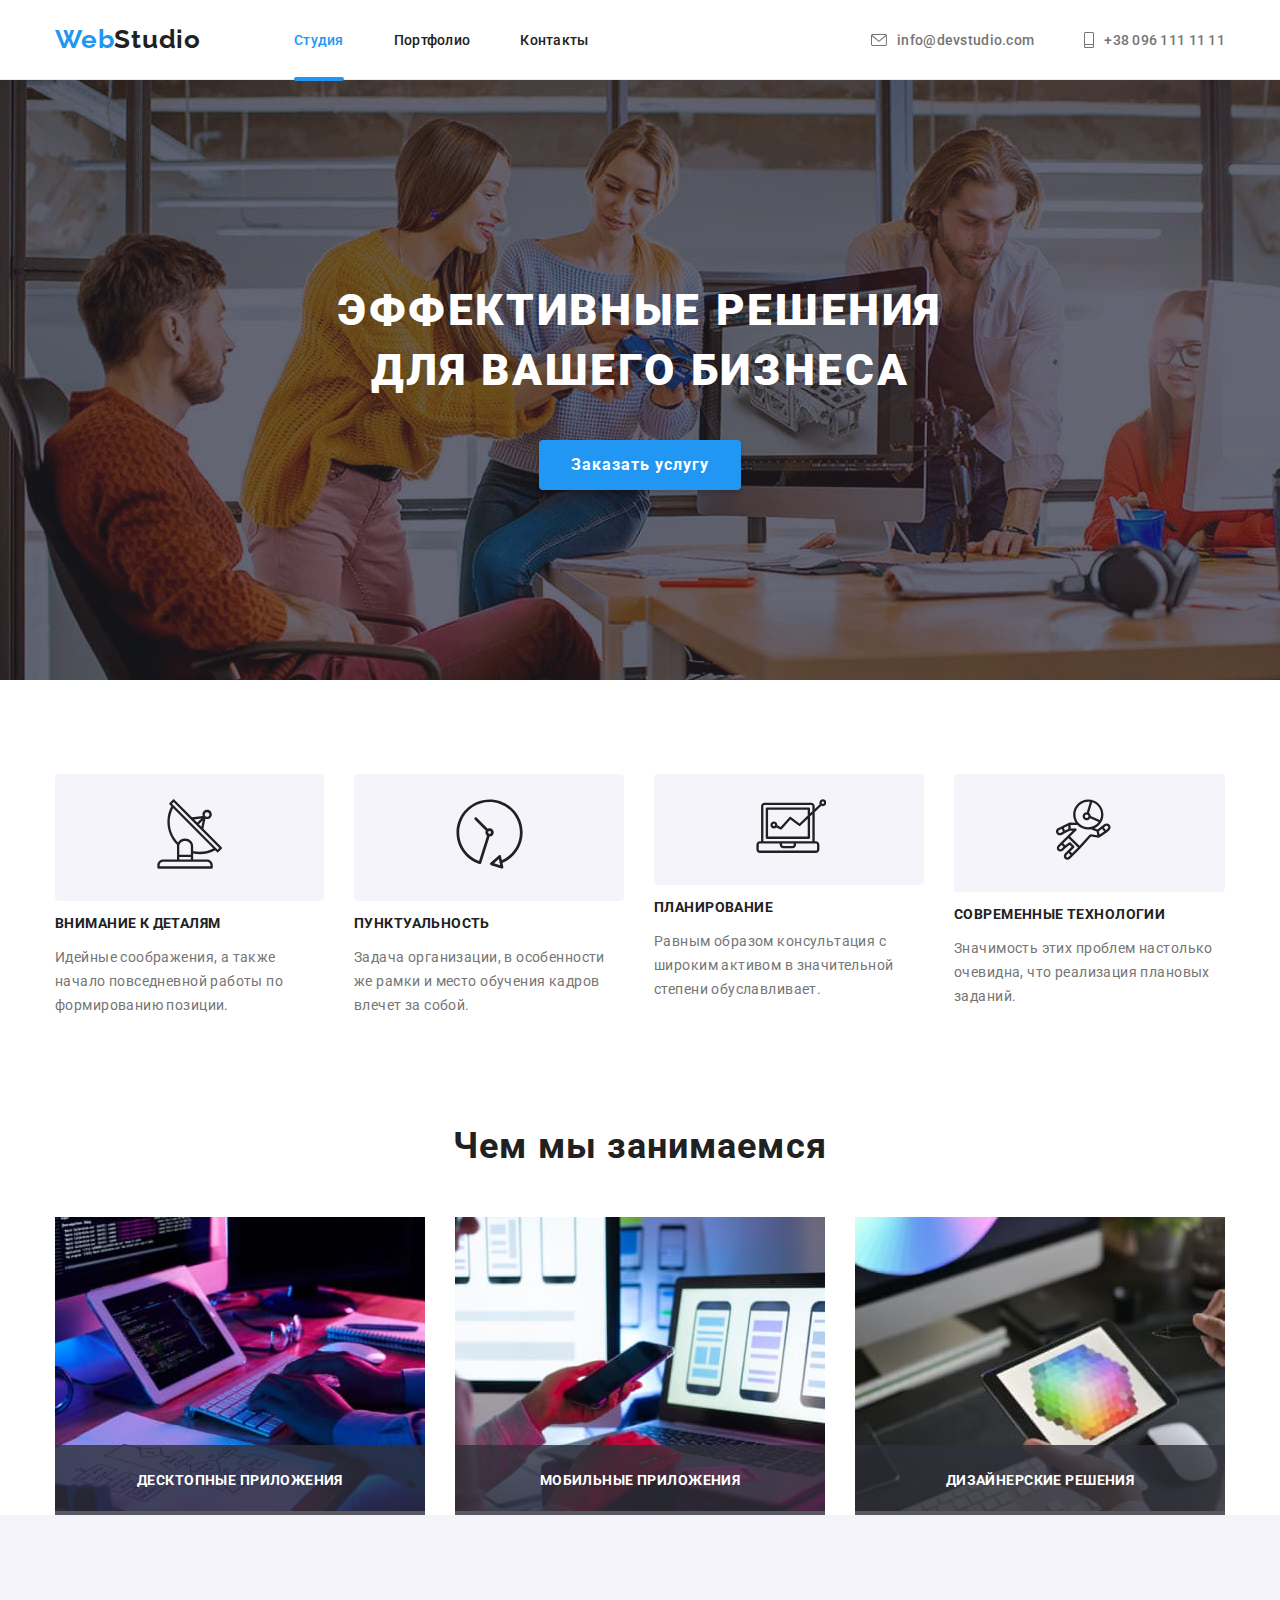
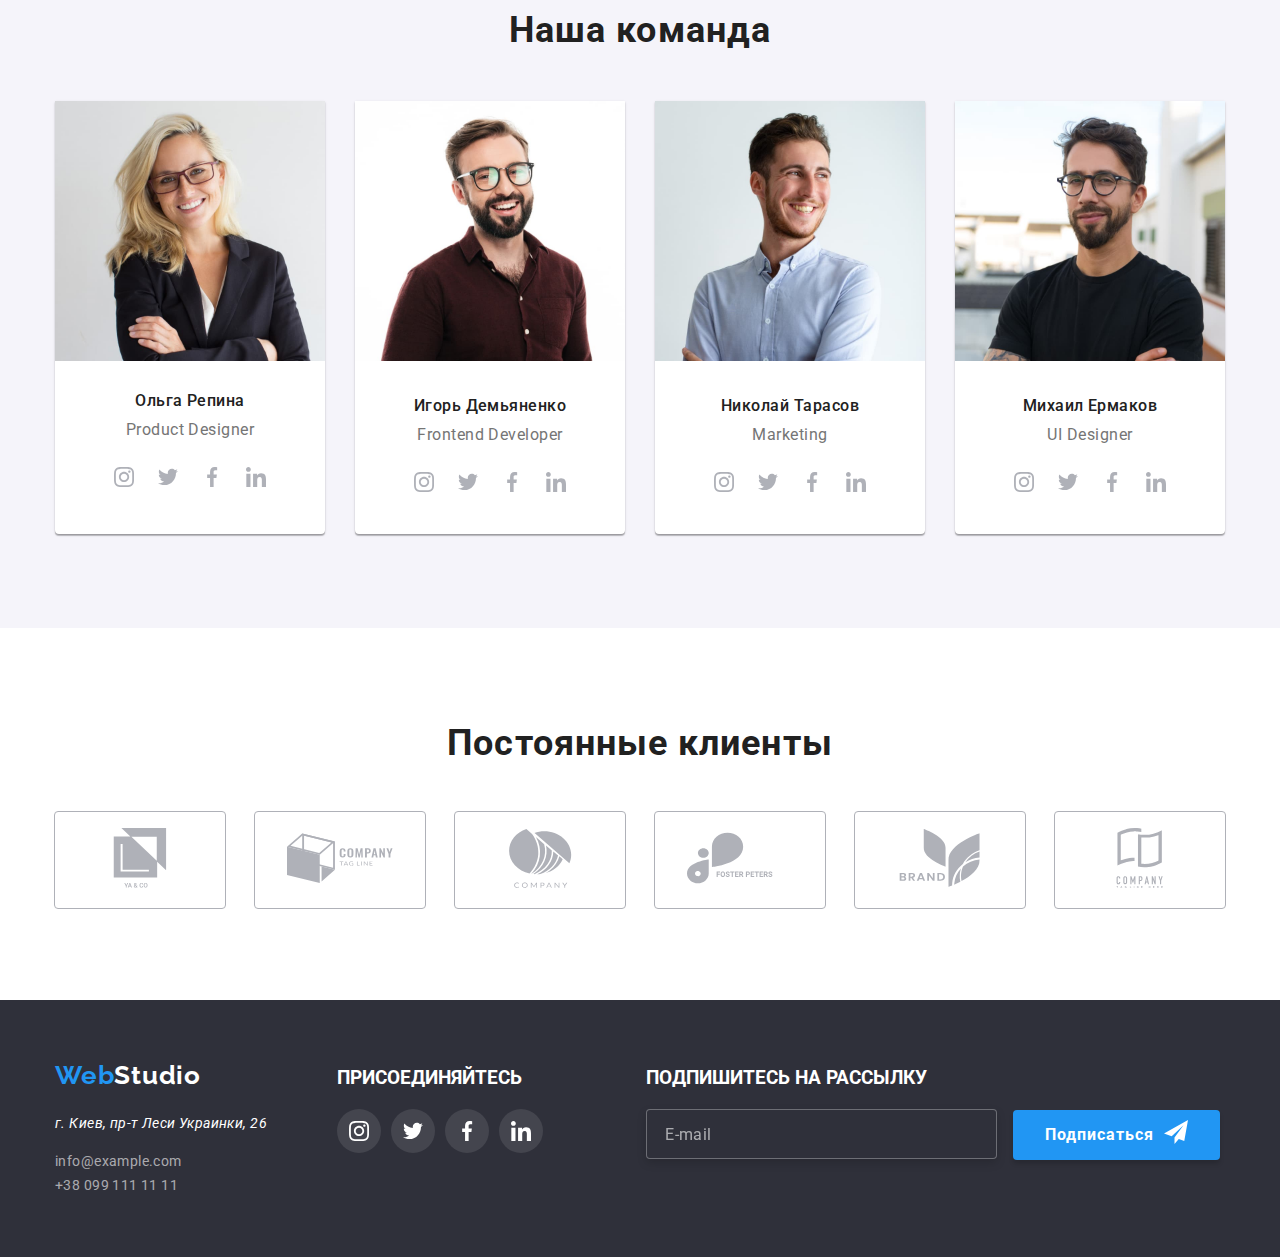
==== commit b9e7cdfd: "footer__form" ====
--- a/index.html
+++ b/index.html
@@ -212,18 +212,19 @@
                     </a>
                   </li>
                   
-                  <li class="team-item">
-                    <a class="social-link" href="#">
-                      <svg class="list-icon" width="20" height="20">
+                  <li class="social-box__item">
+                    <a class="social-box__link" href="#">
+                      <svg class="social-box__icon" width="20" height="20">
                         <use
                           href="./images/symbol-defs2.svg#icon-facebook"
                         ></use>
                       </svg>
                     </a>
                   </li>
-                  <li class="team-item">
-                    <a class="social-link" href="#">
-                      <svg class="list-icon" width="20" height="20">
+                  
+                  <li class="social-box__item">
+                    <a class="social-box__link" href="#">
+                      <svg class="social-box__icon" width="20" height="20">
                         <use
                           href="./images/symbol-defs2.svg#icon-linkedin"
                         ></use>
@@ -235,7 +236,7 @@
               </div>
             </li>
 
-            <li class="item">
+            <li class="section-team__item">
               <img
                 class="people"
                 src="./images/img2.jpg"
@@ -243,41 +244,45 @@
                 width="270"
               />
               <div class="people-list">
-                <h3>Игорь Демьяненко</h3>
-
-                <p>Frontend Developer</p>
-
-                <ul class="social-icon">
-                  <li class="team-item">
-                    <a href="" class="social-link">
-                      <svg class="list-icon" width="20" height="20">
+                <h3 class="people-list__title">Игорь Демьяненко</h3>
+
+                <p class="people-list__text">Frontend Developer</p>
+
+                <ul class="social-box">
+
+                  <li class="social-box__item">
+                    <a href="" class="social-box__link">
+                      <svg class="social-box__icon" width="20" height="20">
                         <use
                           href="./images/symbol-defs2.svg#icon-instagram"
                         ></use>
                       </svg>
                     </a>
                   </li>
-                  <li class="team-item">
-                    <a class="social-link" href="#">
-                      <svg class="list-icon" width="20" height="20">
+
+                  <li class="social-box__item">
+                    <a class="social-box__link" href="#">
+                      <svg class="social-box__icon" width="20" height="20">
                         <use
                           href="./images/symbol-defs2.svg#icon-twitter"
                         ></use>
                       </svg>
                     </a>
                   </li>
-                  <li class="team-item">
-                    <a class="social-link" href="#">
-                      <svg class="list-icon" width="20" height="20">
+                  
+                  <li class="social-box__item">
+                    <a class="social-box__link" href="#">
+                      <svg class="social-box__icon" width="20" height="20">
                         <use
                           href="./images/symbol-defs2.svg#icon-facebook"
                         ></use>
                       </svg>
                     </a>
                   </li>
-                  <li class="team-item">
-                    <a class="social-link" href="#">
-                      <svg class="list-icon" width="20" height="20">
+                  
+                  <li class="social-box__item">
+                    <a class="social-box__link" href="#">
+                      <svg class="social-box__icon" width="20" height="20">
                         <use
                           href="./images/symbol-defs2.svg#icon-linkedin"
                         ></use>
@@ -288,7 +293,7 @@
               </div>
             </li>
 
-            <li class="item">
+            <li class="section-team__item">
               <img
                 class="people"
                 src="./images/img3.jpg"
@@ -296,40 +301,44 @@
                 width="270"
               />
               <div class="people-list">
-                <h3>Николай Тарасов</h3>
-                <p>Marketing</p>
-
-                <ul class="social-icon">
-                  <li class="team-item">
-                    <a href="" class="social-link">
-                      <svg class="list-icon" width="20" height="20">
+                <h3 class="people-list__title">Николай Тарасов</h3>
+                <p class="people-list__text">Marketing</p>
+
+                <ul class="social-box">
+
+                  <li class="social-box__item">
+                    <a href="" class="social-box__link">
+                      <svg class="social-box__icon" width="20" height="20">
                         <use
                           href="./images/symbol-defs2.svg#icon-instagram"
                         ></use>
                       </svg>
                     </a>
                   </li>
-                  <li class="team-item">
-                    <a class="social-link" href="#">
-                      <svg class="list-icon" width="20" height="20">
+
+                  <li class="social-box__item">
+                    <a class="social-box__link" href="#">
+                      <svg class="social-box__icon" width="20" height="20">
                         <use
                           href="./images/symbol-defs2.svg#icon-twitter"
                         ></use>
                       </svg>
                     </a>
                   </li>
-                  <li class="team-item">
-                    <a class="social-link" href="#">
-                      <svg class="list-icon" width="20" height="20">
+                  
+                  <li class="social-box__item">
+                    <a class="social-box__link" href="#">
+                      <svg class="social-box__icon" width="20" height="20">
                         <use
                           href="./images/symbol-defs2.svg#icon-facebook"
                         ></use>
                       </svg>
                     </a>
                   </li>
-                  <li class="team-item">
-                    <a class="social-link" href="#">
-                      <svg class="list-icon" width="20" height="20">
+                  
+                  <li class="social-box__item">
+                    <a class="social-box__link" href="#">
+                      <svg class="social-box__icon" width="20" height="20">
                         <use
                           href="./images/symbol-defs2.svg#icon-linkedin"
                         ></use>
@@ -340,7 +349,7 @@
               </div>
             </li>
 
-            <li class="item">
+            <li class="section-team__item">
               <img
                 class="people"
                 src="./images/img4.jpg"
@@ -348,40 +357,44 @@
                 width="270"
               />
               <div class="people-list">
-                <h3>Михаил Ермаков</h3>
-                <p>UI Designer</p>
-
-                <ul class="social-icon">
-                  <li class="team-item">
-                    <a href="" class="social-link">
-                      <svg class="list-icon" width="20" height="20">
+                <h3 class="people-list__title">Михаил Ермаков</h3>
+                <p class="people-list__text">UI Designer</p>
+
+                <ul class="social-box">
+
+                  <li class="social-box__item">
+                    <a href="" class="social-box__link">
+                      <svg class="social-box__icon" width="20" height="20">
                         <use
                           href="./images/symbol-defs2.svg#icon-instagram"
                         ></use>
                       </svg>
                     </a>
                   </li>
-                  <li class="team-item">
-                    <a class="social-link" href="#">
-                      <svg class="list-icon" width="20" height="20">
+
+                  <li class="social-box__item">
+                    <a class="social-box__link" href="#">
+                      <svg class="social-box__icon" width="20" height="20">
                         <use
                           href="./images/symbol-defs2.svg#icon-twitter"
                         ></use>
                       </svg>
                     </a>
                   </li>
-                  <li class="team-item">
-                    <a class="social-link" href="#">
-                      <svg class="list-icon" width="20" height="20">
+                  
+                  <li class="social-box__item">
+                    <a class="social-box__link" href="#">
+                      <svg class="social-box__icon" width="20" height="20">
                         <use
                           href="./images/symbol-defs2.svg#icon-facebook"
                         ></use>
                       </svg>
                     </a>
                   </li>
-                  <li class="team-item">
-                    <a class="social-link" href="#">
-                      <svg class="list-icon" width="20" height="20">
+                  
+                  <li class="social-box__item">
+                    <a class="social-box__link" href="#">
+                      <svg class="social-box__icon" width="20" height="20">
                         <use
                           href="./images/symbol-defs2.svg#icon-linkedin"
                         ></use>
@@ -397,47 +410,49 @@
 
       <section class="section-company">
         <div class="container">
-          <h2 class="text">Постоянные клиенты</h2>
+          <h2 class="section-company__text">Постоянные клиенты</h2>
 
           <ul class="company-box">
-            <li class="company-list">
-              <a class="company-link" href="#">
-                <svg class="company-icon" width="106" height="60">
+            <li class="company-box__list">
+              <a class="company-box__link" href="#">
+                <svg class="company-box__icon" width="106" height="60">
                   <use href="./images/symbol-defs2.svg#icon-Union"></use>
                 </svg>
               </a>
             </li>
-            <li class="company-list">
-              <a class="company-link" href="#">
-                <svg class="company-icon" width="106" height="60">
+
+            <li class="company-box__list">
+              <a class="company-box__link" href="#">
+                <svg class="company-box__icon" width="106" height="60">
                   <use href="./images/symbol-defs2.svg#icon-tagline"></use>
                 </svg>
               </a>
             </li>
-            <li class="company-list">
-              <a class="company-link" href="#">
-                <svg class="company-icon" width="106" height="60">
+
+            <li class="company-box__list">
+              <a class="company-box__link" href="#">
+                <svg class="company-box__icon" width="106" height="60">
                   <use href="./images/symbol-defs2.svg#icon-Object"></use>
                 </svg>
               </a>
             </li>
-            <li class="company-list">
-              <a class="company-link" href="#">
-                <svg class="company-icon" width="106" height="60">
+            <li class="company-box__list">
+              <a class="company-box__link" href="#">
+                <svg class="company-box__icon" width="106" height="60">
                   <use href="./images/symbol-defs2.svg#icon-group"></use>
                 </svg>
               </a>
             </li>
-            <li class="company-list">
-              <a class="company-link" href="#">
-                <svg class="company-icon" width="106" height="60">
+            <li class="company-box__list">
+              <a class="company-box__link" href="#">
+                <svg class="company-box__icon" width="106" height="60">
                   <use href="./images/symbol-defs2.svg#icon-brand"></use>
                 </svg>
               </a>
             </li>
-            <li class="company-list">
-              <a class="company-link" href="#">
-                <svg class="company-icon" width="106" height="60">
+            <li class="company-box__list">
+              <a class="company-box__link" href="#">
+                <svg class="company-box__icon" width="106" height="60">
                   <use href="./images/symbol-defs2.svg#icon-groupcompany"></use>
                 </svg>
               </a>
@@ -450,60 +465,61 @@
     <footer class="footer">
       <div class="container footer-container">
         <div class="footer-content">
-          <a href="#" class="logo-tex-footer"
-            ><span class="logo">Web</span>Studio</a
+          <a href="#" class="footer-content__logo"
+            ><span class="footer-content--logo">Web</span>Studio</a
           >
-          <address class="adress">
-            <p>г. Киев, пр-т Леси Украинки, 26</p>
-            <ul class="list-adress">
-              <li><a href="mailto:info@example.com">info@example.com</a></li>
-              <li><a href="tel:+380991111111">+38 099 111 11 11</a></li>
+          <address class="footer-content__adress">
+            <p class="footer-content__text">г. Киев, пр-т Леси Украинки, 26</p>
+            <ul class="footer-content__list">
+              <li><a class="footer-content__link" href="mailto:info@example.com">info@example.com</a></li>
+              <li><a class="footer-content__link href="tel:+380991111111">+38 099 111 11 11</a></li>
             </ul>
           </address>
         </div>
 
-        <div class="social-icon-footer">
-          <h3 class="join-color">присоединяйтесь</h3>
-          <ul class="footer-list">
-            <li class="footer-link">
-              <a href="" class="join-link">
-                <svg class="join-icon" width="20" height="20">
+        <div class="footer-social">
+          <h3 class="footer-social__title">присоединяйтесь</h3>
+          <ul class="footer-social__list">
+            <li class="footer-social__item">
+              <a href="#" class="footer-social__link">
+                <svg class="footer-social__icon" width="20" height="20">
                   <use href="./images/symbol-defs2.svg#icon-instagram"></use>
                 </svg>
               </a>
             </li>
 
-            <li class="footer-link">
-              <a class="join-link" href="#">
-                <svg class="join-icon" width="20" height="20">
+            <li class="footer-social__item">
+              <a class="footer-social__link" href="#">
+                <svg class="footer-social__icon" width="20" height="20">
                   <use href="./images/symbol-defs2.svg#icon-twitter"></use>
                 </svg>
               </a>
             </li>
 
-            <li class="footer-link">
-              <a class="join-link" href="#">
-                <svg class="join-icon" width="20" height="20">
+            <li class="footer-social__item">
+              <a class="footer-social__link" href="#">
+                <svg class="footer-social__icon" width="20" height="20">
                   <use href="./images/symbol-defs2.svg#icon-facebook"></use>
                 </svg>
               </a>
             </li>
 
-            <li class="footer-link">
-              <a class="join-link" href="#">
-                <svg class="join-icon" width="20" height="20">
+            <li class="footer-social__item">
+              <a class="footer-social__link" href="#">
+                <svg class="footer-social__icon" width="20" height="20">
                   <use href="./images/symbol-defs2.svg#icon-linkedin"></use>
                 </svg>
               </a>
             </li>
           </ul>
         </div>
+
         <div class="footer-form">
-          <h3 class="join-color">Подпишитесь на рассылку</h3>
-          <input  type="email" name="email" id="email" placeholder="E-mail" />
+          <h3 class="footer-social__title">Подпишитесь на рассылку</h3>
+          <input class="footer-form__input" type="email" name="email" id="email" placeholder="E-mail" />
           <button type="submit" class="btn-box-form">
             Подписаться
-            <svg class="icon-form" width="24" height="24">
+            <svg class="footer-form__icon" width="24" height="24">
               <use href="./images/symbol-defs6.svg#icon-send"></use>
             </svg>
           </button>
--- a/css/style.css
+++ b/css/style.css
@@ -229,6 +229,7 @@
 }
 
 /* section box */
+
 .section-box {
   padding-top: 94px;
   color: var(--title-text-color);
@@ -398,6 +399,7 @@
   margin-top: 16px;
   padding: 0;
   justify-content: center;
+  margin-bottom: 30px;
 }
 
 .social-box__link {
@@ -426,29 +428,114 @@
   transition: fill 250ms var(--timing-function);
 }
 
-
-
-
+/*************************
+ ********* company ********
+ *****************************/
+
+ .section-company {
+  padding: 94px 0 94px 0;
+}
+
+.section-company__text {
+  color: var(--primery-text-color);
+    font-style: normal;
+    font-weight: 700;
+    font-size: 36px;
+    line-height: 42px;
+    text-align: center;
+    letter-spacing: 0.03em;
+    margin-top: 0;
+    margin-bottom: 50px;
+}
+
+.company-box {
+  padding: 0;
+  margin: 0;
+  display: flex;
+}
+.company-box__list {
+  width: 170px;
+  height: 92px;
+  display: flex;
+  align-items: center;
+  justify-content: center;
+  margin-right: 30px;
+}
+.company-box__link {
+  fill: #afb1b8;
+  padding: 16px 32px;
+  border: 1px solid #afb1b8;
+  box-sizing: border-box;
+  border-radius: 4px;
+  transition: border 250ms var(--timing-function);
+}
+.company-box__link:last-child {
+  margin-right: 0;
+}
+.company-box__list:last-child {
+  margin-right: 0;
+}
+.company-box__icon {
+  fill: #afb1b8;
+  transition: fill 250ms var(--timing-function);
+}
+.company-box__link:hover .company-box__icon,
+.company-box__link:focus .company-box__icon {
+  fill: var(--accent-color);
+}
+.company-box__link:hover,
+.company-box__link:focus {
+  border: 1px solid #2196f3;
+}
+
+/* footer */
 .footer {
   background: #2f303a;
   padding-top: 60px;
   padding-bottom: 60px;
 }
-.adress p {
+
+
+
+.footer-container {
+  display: flex;
+  align-items: baseline;
+}
+
+.footer-content__logo {
+  display: inline-block;
+  padding-bottom: 20px;
+
   color: var(--white-color);
-  font-style: normal;
+  font-family: Raleway;
+  text-decoration: none;
+  font-weight: bold;
+  font-size: 26px;
+  line-height: 31px;
+  letter-spacing: 0.03em;
+}
+.footer-content--logo{
+  color: var(--accent-color);
+    font-family: Raleway;
+    font-weight: bold;
+    font-size: 26px;
+    line-height: 31px;
+    letter-spacing: 0.03em;
+}
+.footer-content__text {
+  color: var(--white-color);
   font-weight: normal;
   font-size: 14px;
   line-height: 24px;
   letter-spacing: 0.03em;
   margin-top: 0;
 }
-.list-adress {
+.footer-content__list {
   padding: 0;
   margin: 0;
 }
 
-.list-adress a {
+.footer-content__link {
   color: rgba(255, 255, 255, 0.6);
   text-decoration: none;
   font-style: normal;
@@ -458,248 +545,28 @@
   letter-spacing: 0.03em;
 }
 
-/* PORTFOLIO DECORATION */
-
-.section-pic {
-  padding-top: 94px;
-  padding-bottom: 94px;
-}
-
-.desc-list {
-  display: flex;
-  justify-content: center;
-  padding-left: 0;
-  margin: 0;
-  margin-bottom: 50px;
-}
-
-.desc-list button {
-  background: #f5f4fa;
-  border: none;
-  color: var(--primery-text-color);
-  font-style: normal;
-  font-weight: 500;
-  font-size: 16px;
-  line-height: 26px;
-  letter-spacing: 0.03em;
-  font-family: inherit;
-  padding: 6px 22px;
-  border-radius: 4px;
-  margin-right: 8px;
-  transition: background 250ms var(--timing-function),
-    color 250ms var(--timing-function), box-shadow 250ms var(--timing-function);
-}
-
-.desc-list button:hover,
-.desc-list button:focus {
-  background-color: var(--accent-color);
+
+.footer-social {
+  margin-left: 70px;
+}
+
+.footer-social__title {
   color: var(--white-color);
-  box-shadow: 0px 3px 1px rgb(0 0 0 / 10%), 0px 1px 2px rgb(0 0 0 / 8%),
-    0px 2px 2px rgb(0 0 0 / 12%);
-}
-
-
-
-
-
-.section-pic-list h3 {
-  font-weight: 700;
-  font-size: 18px;
-  line-height: 36px;
-  letter-spacing: 0.06em;
-  color: var(--primery-text-color);
-  margin: 0;
-}
-.section-pic-list p {
-  font-weight: normal;
-  font-size: 16px;
-  line-height: 30px;
-  letter-spacing: 0.03em;
-  color: var(--title-text-color);
-  margin: 0;
-}
-
-.logo-tex-footer {
-  display: inline-block;
-  padding-bottom: 20px;
-
-  color: var(--white-color);
-  font-family: Raleway;
-  text-decoration: none;
-  font-weight: bold;
-  font-size: 26px;
-  line-height: 31px;
-  letter-spacing: 0.03em;
-}
-#link__curent {
-  color: var(--accent-color);
-}
-
-.menu {
-  display: flex;
-  margin-left: 93px;
-  padding: 0;
-  margin-top: 0;
-  margin-bottom: 0;
-}
-
-.menu__item {
-  margin-right: 50px;
-}
-
-.menu__item:last-child {
-  margin-right: 0;
-}
-
-
-
-
-/* Portfolio flex-box */
-
-.section-pic-list {
-  display: flex;
-  flex-wrap: wrap;
-  margin: 0;
-  padding: 0;
-  margin-top: -30px;
-  margin-left: -30px;
-}
-
-.section-pic-list > .item {
-  flex-basis: calc((100% - 90px) / 3);
-  margin-left: 30px;
-  margin-top: 30px;
-}
-.pic-link {
-  display: block;
-  text-decoration: none;
-  transition: box-shadow 250ms var(--timing-function);
-}
-
-.pic-link:hover,
-.pic-link:focus {
-  box-shadow: 0px 1px 1px rgba(0, 0, 0, 0.12), 0px 4px 4px rgba(0, 0, 0, 0.06),
-    1px 4px 6px rgba(0, 0, 0, 0.16);
-}
-.thumb-pic {
-  position: relative;
-  overflow: hidden;
-}
-
-.thumb-pic::before {
-  display: inline-block;
-}
-
-.thumb-text {
-  transform: translateY(100%);
-  transition: transform 250ms var(--timing-function);
-
-  position: absolute;
-  top: 0;
-  left: 0;
-
-  padding: 63px 24px;
-  display: inline-block;
-  content: "";
-  width: 100%;
-  height: 100%;
-  background: rgba(33, 150, 243, 0.9);
-}
-
-.thumb-text .text {
-  font-family: Roboto;
-  font-style: normal;
-  font-weight: 400;
-  font-size: 18px;
-  line-height: 28px;
-  letter-spacing: 0.03em;
-  color: #ffffff;
-}
-
-.pic-link:hover .thumb-text,
-.pic-link:focus .thumb-text {
-  transform: translateY(0);
-}
-
-.item .item-text {
-  border-right: 1px solid var(--border-text);
-  border-bottom: 1px solid var(--border-text);
-  border-left: 1px solid var(--border-text);
-  padding: 20px 24px;
-}
-
-
-
-/*************************
-           company 
- *****************************/
-
-.section-company {
-  padding: 94px 0 94px 0;
-}
-
-.company-box {
-  padding: 0;
-  margin: 0;
-  display: flex;
-}
-.company-list {
-  width: 170px;
-  height: 92px;
-  display: flex;
-  align-items: center;
-  justify-content: center;
-  margin-right: 30px;
-}
-.company-link {
-  fill: #afb1b8;
-  padding: 16px 32px;
-  border: 1px solid #afb1b8;
-  box-sizing: border-box;
-  border-radius: 4px;
-  transition: border 250ms var(--timing-function);
-}
-.company-box .company-link:last-child {
-  margin-right: 0;
-}
-.company-list:last-child {
-  margin-right: 0;
-}
-.company-icon {
-  fill: #afb1b8;
-  transition: fill 250ms var(--timing-function);
-}
-.company-link:hover .company-icon,
-.company-link:focus .company-icon {
-  fill: var(--accent-color);
-}
-.company-link:hover,
-.company-link:focus {
-  border: 1px solid #2196f3;
-}
-
-.join-color {
-  color: var(--white-color);
-  margin: 0;
   margin: 0;
   margin-bottom: 20px;
   text-transform: uppercase;
 }
 
-.footer-container {
-  display: flex;
-  align-items: baseline;
-}
-.footer-list {
+.footer-social__list {
   display: flex;
   margin: 0;
   padding: 0;
 }
-.social-icon-footer {
-  margin-left: 70px;
-}
-
-.join-link {
+.footer-social__item {
+  margin-right: 10px;
+}
+
+.footer-social__link {
   width: 44px;
   height: 44px;
   background-color: rgba(255, 255, 255, 0.1);
@@ -709,195 +576,30 @@
   justify-content: center;
   transition: background-color 250ms var(--timing-function);
 }
-.join-link:hover .join-icon,
-.join-link:focus .join-icon {
+.footer-social__link:hover .footer-social__icon,
+.footer-social__link:focus .footer-social__icon {
   fill: var(--white-color);
 }
-.join-link:hover,
-.join-link:focus {
+.footer-social__link:hover,
+.footer-social__link:focus {
   background-color: var(--accent-color);
 }
-.join-link:last-child {
+.footer-social__link:last-child {
   margin-right: 0;
 }
-.join-icon {
+.footer-social__icon {
   fill: var(--white-color);
 }
 
-.footer-link {
-  margin-right: 10px;
-}
-
-.footer-link:last-child {
+
+
+.footer-social__link:last-child {
   margin-right: 0;
 }
 
-/* Modal icon */
-
-.backdrop {
-  position: fixed;
-  top: 0;
-  left: 0;
-  width: 100%;
-  height: 100%;
-  background: rgba(0, 0, 0, 0.2);
-  opacity: 1;
-  transition: opacity 2250ms var(--timing-function),
-    visibility 2250ms var(--timing-function);
-}
-.backdrop.is-hidden {
-  opacity: 0;
-  pointer-events: none;
-  visibility: hidden;
-}
-
-.modal {
-  position: absolute;
-  top: 50%;
-  left: 50%;
-
-  min-width: 528px;
-  min-height: 581px;
-  background-color: rgba(255, 255, 255, 1);
-
-  transform: translate(-50%, -50%);
-}
-.close-icon {
-  position: absolute;
-  top: 8px;
-  right: 8px;
-  width: 30px;
-  height: 30px;
-  display: inline-flex;
-  cursor: pointer;
-  align-items: center;
-  justify-content: center;
-  border-radius: 50%;
-  background-color: #ffffff;
-  border: 1px solid rgba(0, 0, 0, 0.1);
-  transition: fill 250ms var(--timing-function);
-}
-
-.close-icon:hover,
-.close-icon:focus {
-  fill: var(--accent-color);
-}
-
-/**************************
-***************************
-***************************
- ******* Modal form********* 
- ***************************
- ****************************/
-
-.backdrop-form {
-  width: 448px;
-  margin: 0 auto;
-}
-
-.form-field {
-  margin-bottom: 10px;
-  display: flex;
-  flex-direction: column;
-}
-.form-textarea {
-  margin-bottom: 20px;
-}
-.form-field .form-input {
-  margin: 0;
-  padding-left: 40px;
-  border: 1px solid rgba(33, 33, 33, 0.2);
-  box-sizing: border-box;
-  border-radius: 4px;
-  width: 448px;
-  height: 40px;
-  transition: border 250ms var(--timing-function);
-}
-
-.form-icon {
-  position: relative;
-}
-.form-icon .icon {
-  position: absolute;
-  display: inline-block;
-  transform: translateY(100%);
-  margin-left: 15px;
-  transition: fill 250ms var(--timing-function);
-
-  top: 0;
-  left: 0;
-}
-.form-input:hover,
-.form-input:focus {
-  border-color: var(--accent-color);
-}
-.form-icon:hover > .icon,
-.form-icon:focus > .icon {
-  fill: var(--accent-color);
-}
-
-.form-field:focus-within .icon {
-  fill: var(--accent-color);
-}
-
-/* .form-field .form-field-lable {
-  margin-bottom: 4px;
-} */
-textarea {
-  width: 448px;
-  height: 120px;
-  border: 1px solid rgba(33, 33, 33, 0.2);
-  border-radius: 4px;
-  resize: none;
-}
-
-.form-field input::placeholder {
-  font-size: 14px;
-  line-height: 16px;
-  letter-spacing: 0.01em;
-
-  color: rgba(117, 117, 117, 0.5);
-}
-.group-title {
-  font-weight: bold;
-  font-size: 20px;
-  line-height: 23px;
-  margin-top: 40px;
-  margin-bottom: 12px;
-  letter-spacing: 0.03em;
-  text-align: center;
-  margin-top: 40px;
-  color: var(--primery-text-color);
-}
-
-.form-field .check-text {
-  font-size: 14px;
-  line-height: 24px;
-
-  letter-spacing: 0.03em;
-
-  color: var(--title-text-color);
-}
-.check-label-text {
-  color: var(--accent-color);
-}
-.form-btn {
-  text-align: center;
-  margin-bottom: 40px;
-}
-
-.form-btn .form-btn-text {
-  padding: 10px 55px;
-  font-weight: bold;
-  font-size: 16px;
-  line-height: 30px;
-  color: #ffffff;
-  background: #2196f3;
-  box-shadow: 0px 4px 4px rgba(0, 0, 0, 0.15);
-  border-radius: 4px;
-  border: none;
-  cursor: pointer;
-}
+
+
+
 /* ****************************
 **********Footer form**********
 *******************************
@@ -906,8 +608,8 @@
 .footer-form {
   margin-left: 93px;
 }
-.footer-form input {
-  width: 358px;
+.footer-form__input {
+  width: 351px;
   height: 50px;
   margin-right: 12px;
   border: 1px solid rgba(255, 255, 255, 0.3);
@@ -916,13 +618,7 @@
   background: #2f303a;
   color: #ffffff;
 }
-.footer-form input::placeholder {
-  padding: 15px 0 15px 16px;
-  font-size: 16px;
-  line-height: 20px;
-  letter-spacing: 0.03em;
-  color: rgba(255, 255, 255, 0.6);
-}
+
 .btn-box-form {
   display: inline-flex;
   color: var(--white-color);
@@ -940,9 +636,366 @@
   border-radius: 4px;
   cursor: pointer;
 }
-.icon-form {
+.footer-form__icon {
   margin-left: 10px;
 }
+
+.footer-form__input::placeholder {
+  padding: 15px 0 15px 16px;
+  font-size: 16px;
+  line-height: 20px;
+  letter-spacing: 0.03em;
+  color: rgba(255, 255, 255, 0.6);
+}
+
+.footer-social__title {
+  color: var(--white-color);
+  margin: 0;
+  margin-bottom: 20px;
+  text-transform: uppercase;
+}
+
+
+.form-field-lable {
+  margin-bottom: 4px;
+  color: var( --title-text-color);
+}
+
+/* PORTFOLIO DECORATION */
+
+.section-pic {
+  padding-top: 94px;
+  padding-bottom: 94px;
+}
+
+.desc-list {
+  display: flex;
+  justify-content: center;
+  padding-left: 0;
+  margin: 0;
+  margin-bottom: 50px;
+}
+
+.desc-list button {
+  background: #f5f4fa;
+  border: none;
+  color: var(--primery-text-color);
+  font-style: normal;
+  font-weight: 500;
+  font-size: 16px;
+  line-height: 26px;
+  letter-spacing: 0.03em;
+  font-family: inherit;
+  padding: 6px 22px;
+  border-radius: 4px;
+  margin-right: 8px;
+  transition: background 250ms var(--timing-function),
+    color 250ms var(--timing-function), box-shadow 250ms var(--timing-function);
+}
+
+.desc-list button:hover,
+.desc-list button:focus {
+  background-color: var(--accent-color);
+  color: var(--white-color);
+  box-shadow: 0px 3px 1px rgb(0 0 0 / 10%), 0px 1px 2px rgb(0 0 0 / 8%),
+    0px 2px 2px rgb(0 0 0 / 12%);
+}
+
+
+
+
+
+.section-pic-list h3 {
+  font-weight: 700;
+  font-size: 18px;
+  line-height: 36px;
+  letter-spacing: 0.06em;
+  color: var(--primery-text-color);
+  margin: 0;
+}
+.section-pic-list p {
+  font-weight: normal;
+  font-size: 16px;
+  line-height: 30px;
+  letter-spacing: 0.03em;
+  color: var(--title-text-color);
+  margin: 0;
+}
+
+
+#link__curent {
+  color: var(--accent-color);
+}
+
+.menu {
+  display: flex;
+  margin-left: 93px;
+  padding: 0;
+  margin-top: 0;
+  margin-bottom: 0;
+}
+
+.menu__item {
+  margin-right: 50px;
+}
+
+.menu__item:last-child {
+  margin-right: 0;
+}
+
+
+
+
+/* Portfolio flex-box */
+
+.section-pic-list {
+  display: flex;
+  flex-wrap: wrap;
+  margin: 0;
+  padding: 0;
+  margin-top: -30px;
+  margin-left: -30px;
+}
+
+.section-pic-list > .item {
+  flex-basis: calc((100% - 90px) / 3);
+  margin-left: 30px;
+  margin-top: 30px;
+}
+.pic-link {
+  display: block;
+  text-decoration: none;
+  transition: box-shadow 250ms var(--timing-function);
+}
+
+.pic-link:hover,
+.pic-link:focus {
+  box-shadow: 0px 1px 1px rgba(0, 0, 0, 0.12), 0px 4px 4px rgba(0, 0, 0, 0.06),
+    1px 4px 6px rgba(0, 0, 0, 0.16);
+}
+.thumb-pic {
+  position: relative;
+  overflow: hidden;
+}
+
+.thumb-pic::before {
+  display: inline-block;
+}
+
+.thumb-text {
+  transform: translateY(100%);
+  transition: transform 250ms var(--timing-function);
+
+  position: absolute;
+  top: 0;
+  left: 0;
+
+  padding: 63px 24px;
+  display: inline-block;
+  content: "";
+  width: 100%;
+  height: 100%;
+  background: rgba(33, 150, 243, 0.9);
+}
+
+.thumb-text .text {
+  font-family: Roboto;
+  font-style: normal;
+  font-weight: 400;
+  font-size: 18px;
+  line-height: 28px;
+  letter-spacing: 0.03em;
+  color: #ffffff;
+}
+
+.pic-link:hover .thumb-text,
+.pic-link:focus .thumb-text {
+  transform: translateY(0);
+}
+
+.item .item-text {
+  border-right: 1px solid var(--border-text);
+  border-bottom: 1px solid var(--border-text);
+  border-left: 1px solid var(--border-text);
+  padding: 20px 24px;
+}
+
+
+
+
+
+
+
+
+
+
+/* Modal icon */
+
+.backdrop {
+  position: fixed;
+  top: 0;
+  left: 0;
+  width: 100%;
+  height: 100%;
+  background: rgba(0, 0, 0, 0.2);
+  opacity: 1;
+  transition: opacity 2250ms var(--timing-function),
+    visibility 2250ms var(--timing-function);
+}
+.backdrop.is-hidden {
+  opacity: 0;
+  pointer-events: none;
+  visibility: hidden;
+}
+
+.modal {
+  position: absolute;
+  top: 50%;
+  left: 50%;
+
+  min-width: 528px;
+  min-height: 581px;
+  background-color: rgba(255, 255, 255, 1);
+
+  transform: translate(-50%, -50%);
+}
+.close-icon {
+  position: absolute;
+  top: 8px;
+  right: 8px;
+  width: 30px;
+  height: 30px;
+  display: inline-flex;
+  cursor: pointer;
+  align-items: center;
+  justify-content: center;
+  border-radius: 50%;
+  background-color: #ffffff;
+  border: 1px solid rgba(0, 0, 0, 0.1);
+  transition: fill 250ms var(--timing-function);
+}
+
+.close-icon:hover,
+.close-icon:focus {
+  fill: var(--accent-color);
+}
+
+/**************************
+***************************
+***************************
+ ******* Modal form********* 
+ ***************************
+ ****************************/
+
+.backdrop-form {
+  width: 448px;
+  margin: 0 auto;
+}
+
+.form-field {
+  margin-bottom: 10px;
+  display: flex;
+  flex-direction: column;
+}
+.form-textarea {
+  margin-bottom: 20px;
+}
+.form-field .form-input {
+  margin: 0;
+  padding-left: 40px;
+  border: 1px solid rgba(33, 33, 33, 0.2);
+  box-sizing: border-box;
+  border-radius: 4px;
+  width: 448px;
+  height: 40px;
+  transition: border 250ms var(--timing-function);
+}
+
+.form-icon {
+  position: relative;
+}
+.form-icon .icon {
+  position: absolute;
+  display: inline-block;
+  transform: translateY(100%);
+  margin-left: 15px;
+  transition: fill 250ms var(--timing-function);
+
+  top: 0;
+  left: 0;
+}
+.form-input:hover,
+.form-input:focus {
+  border-color: var(--accent-color);
+}
+.form-icon:hover > .icon,
+.form-icon:focus > .icon {
+  fill: var(--accent-color);
+}
+
+.form-field:focus-within .icon {
+  fill: var(--accent-color);
+}
+
+/* .form-field .form-field-lable {
+  margin-bottom: 4px;
+} */
+textarea {
+  width: 448px;
+  height: 120px;
+  border: 1px solid rgba(33, 33, 33, 0.2);
+  border-radius: 4px;
+  resize: none;
+}
+
+.form-field input::placeholder {
+  font-size: 14px;
+  line-height: 16px;
+  letter-spacing: 0.01em;
+
+  color: rgba(117, 117, 117, 0.5);
+}
+.group-title {
+  font-weight: bold;
+  font-size: 20px;
+  line-height: 23px;
+  margin-top: 40px;
+  margin-bottom: 12px;
+  letter-spacing: 0.03em;
+  text-align: center;
+  margin-top: 40px;
+  color: var(--primery-text-color);
+}
+
+.form-field .check-text {
+  font-size: 14px;
+  line-height: 24px;
+
+  letter-spacing: 0.03em;
+
+  color: var(--title-text-color);
+}
+.check-label-text {
+  color: var(--accent-color);
+}
+.form-btn {
+  text-align: center;
+  margin-bottom: 40px;
+}
+
+.form-btn .form-btn-text {
+  padding: 10px 55px;
+  font-weight: bold;
+  font-size: 16px;
+  line-height: 30px;
+  color: #ffffff;
+  background: #2196f3;
+  box-shadow: 0px 4px 4px rgba(0, 0, 0, 0.15);
+  border-radius: 4px;
+  border: none;
+  cursor: pointer;
+}
+
 .form-field-lable {
   margin-bottom: 4px;
   color: var(--title-text-color);
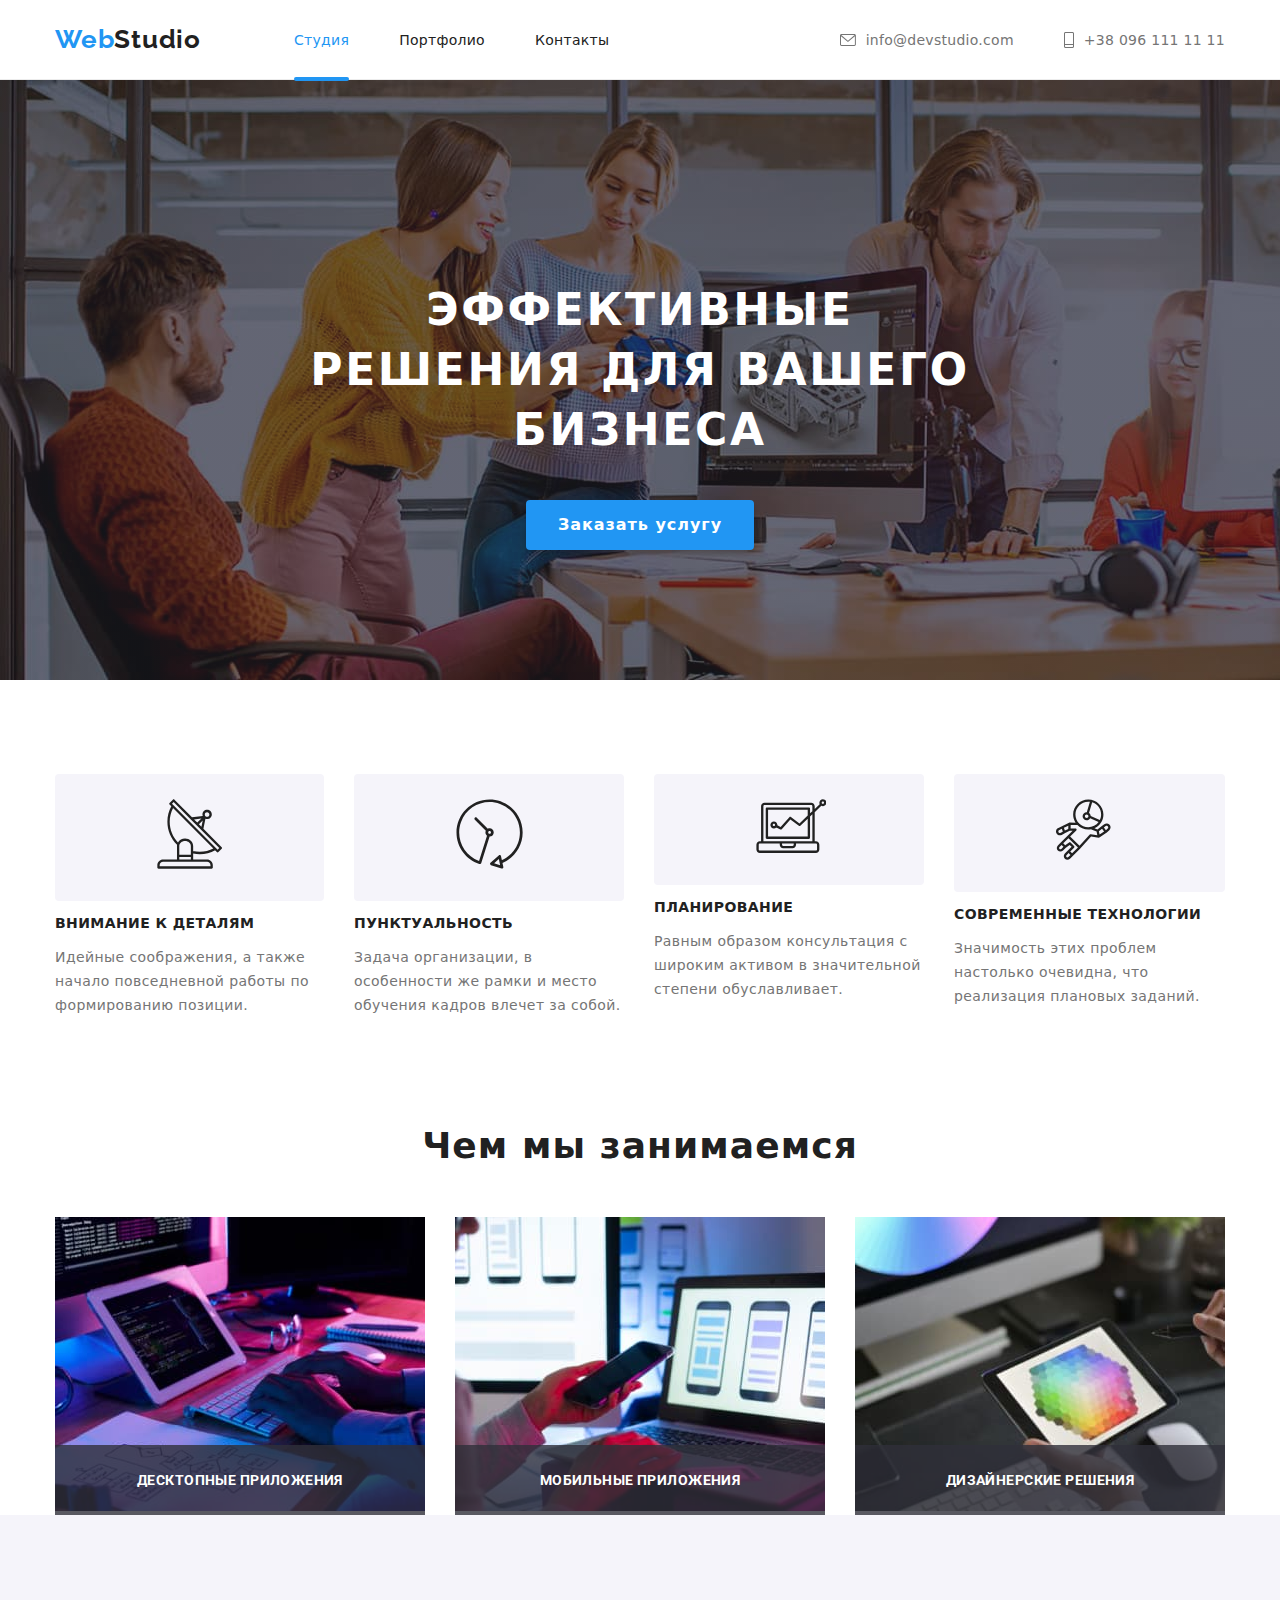
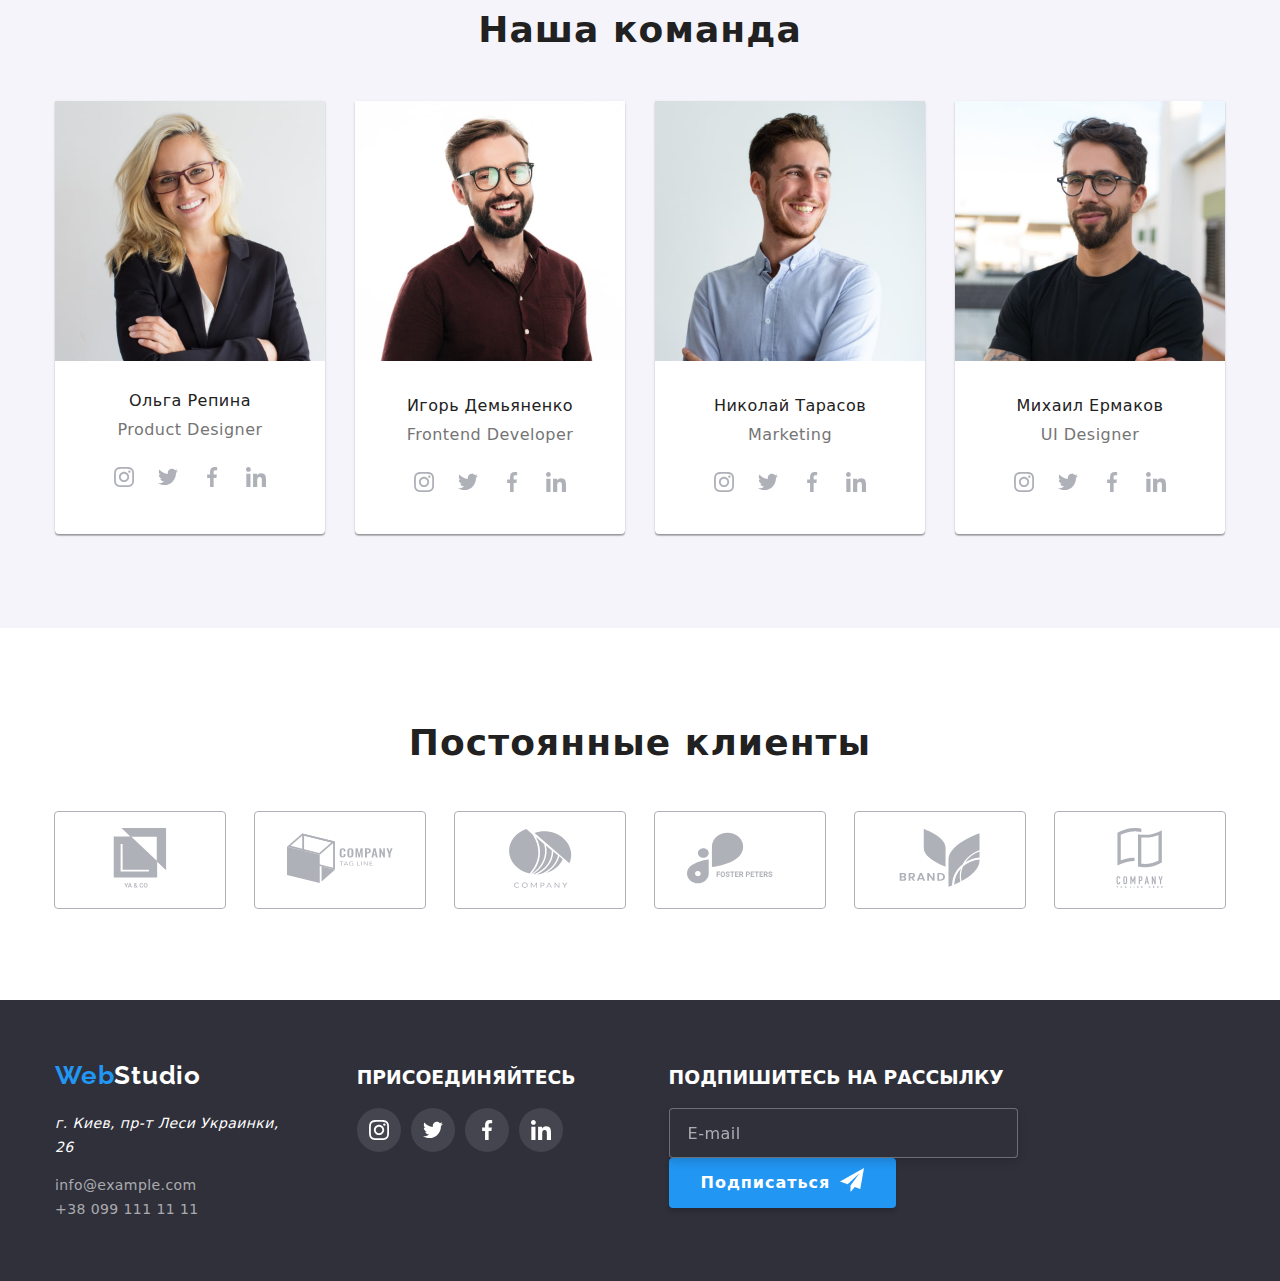
==== commit 83bb5a41: "scss препроцессор" ====
--- a/index.html
+++ b/index.html
@@ -5,6 +5,7 @@
     <meta http-equiv="X-UA-Compatible" content="IE=edge" />
     <meta name="viewport" content="width=device-width, initial-scale=1.0" />
     <title>Document</title>
+    <link rel="stylesheet" href="./css/main.min.css">
     <link
       rel="stylesheet"
       href="https://cdnjs.cloudflare.com/ajax/libs/modern-normalize/1.1.0/modern-normalize.min.css"
@@ -15,7 +16,7 @@
       href="https://fonts.googleapis.com/css2?family=Raleway:wght@700&family=Roboto:wght@400;500;700;900&display=swap"
       rel="stylesheet"
     />
-    <link rel="stylesheet" href="./css/style.css" />
+    <!-- <link rel="stylesheet" href="./css/style.css" /> -->
   </head>
 
   <body>
@@ -532,29 +533,30 @@
 
     <div class="backdrop is-hidden" data-modal>
       <div class="modal">
-        <button type="button" class="close-icon" data-modal-close>
+        <button type="button" class="modal__close-icon" data-modal-close>
           <svg class="close-link" width="11" height="11">
             <use href="./images/symbol-defs3.svg#icon-close"></use>
           </svg>
         </button>
+
         <form class="backdrop-form">
         
-          <h2 class="group-title">Оставьте свои данные, мы вам перезвоним</h2>
+          <h2 class="backdrop-form__title">Оставьте свои данные, мы вам перезвоним</h2>
           <div class="form-field">
-            <label class="form-field-lable"  for="username">Имя</label>
-           <div class="form-icon">
-            <input class="form-input" type="text" name="username" id="username" />
-            <svg class="icon" width="12" height="12">
+            <label class="form-field__lable"  for="username">Имя</label>
+           <div class="modal-form">
+            <input class="modal-form__input" type="text" name="username" id="username" />
+            <svg class="modal-form__icon" width="12" height="12">
               <use href="./images/symbol-defs3.svg#icon-name"></use>
              </svg>
            </div>
           </div>
 
           <div class="form-field">
-            <label class="form-field-lable" for="tel">Телефон</label>
-           <div class="form-icon">
-            <input class="form-input" type="tel" name="tel" id="tel" />
-            <svg class="icon" width="13" height="13">
+            <label class="form-field__lable" for="tel">Телефон</label>
+           <div class="modal-form">
+            <input class="modal-form__input" type="tel" name="tel" id="tel" />
+            <svg class="modal-form__icon" width="13" height="13">
               <use href="./images/symbol-defs3.svg#icon-phone"></use>
              </svg>
            </div>
@@ -562,15 +564,16 @@
 
           <div class="form-field">
             <label class="form-field-lable" for="mail">Почта  </label>
-           <div class="form-icon">
-            <input type="email" class="form-input"  name="mail" id="mail" />
-            <svg class="icon" width="15" height="12">
+           <div class="modal-form">
+            <input type="email" class="modal-form__input"  name="mail" id="mail" />
+            <svg class="modal-form__icon" width="15" height="12">
              <use href="./images/symbol-defs3.svg#icon-email"></use>
             </svg>
            </div>
 
           </div>
-          <div class="form-field form-textarea ">
+
+          <div class="form-field form-field--textarea">
             <label class="form-field-lable"  for="comment">Комментарий</label>
             <textarea
               name="comment"
@@ -581,19 +584,19 @@
             ></textarea>
           </div>
 
-          <div class="checkbox-labele">
-           <label class="lable">
-            <input class="checkbox" type="checkbox" name="check" value="check" id="check" />
-            <span class="icon-check"></span>
+          <div class="checkbox">
+           <label class="checkbox__lable">
+            <input class="checkbox__input" type="checkbox" name="check" value="check" id="check" />
+            <span class="checkbox__icon"></span>
            </label>
-            <label for="check" class="check-text"
+            <label for="check" class="checkbox__text"
               >Соглашаюсь с рассылкой и принимаю
-              <a class="check-label-text" href="#">Условия договора</a>
+              <a class="checkbox__link" href="#">Условия договора</a>
             </label>
           </div>
 
-          <div class="form-btn">
-            <button type="submit" class="form-btn-text">Отправить</button>
+          <div class="checkbox-button">
+            <button type="submit" class="checkbox-button__text">Отправить</button>
           </div>
           
         
--- a/css/main.min.css
+++ b/css/main.min.css
@@ -0,0 +1 @@
+body{font-family:"Roboto",sans-serif}li{list-style-type:none}.list{padding:0;margin:0}.container{width:1200px;margin:0 auto;padding-left:15px;padding-right:15px}.header-box{display:-webkit-box;display:-ms-flexbox;display:flex;margin-left:auto}.page-header{border-bottom:1px solid #ececec}.section-box{padding-top:94px}.header{margin:0}.site-nav__logo{color:#2196f3;font-family:Raleway;font-weight:bold;font-size:26px;line-height:31px;letter-spacing:.03em}.studio{color:#212121}.site-nav__text-size{text-decoration:none;color:#212121;font-family:Raleway;font-weight:bold;font-size:26px;line-height:31px;letter-spacing:.03em}.site-nav{display:-webkit-box;display:-ms-flexbox;display:flex;-webkit-box-align:center;-ms-flex-align:center;align-items:center}.site-nav a{display:block;padding-bottom:24px;padding-top:24px;color:#212121;text-decoration:none;font-weight:500;font-size:14px;line-height:16px;letter-spacing:.02em;-webkit-transition:color 250ms cubic-bezier(0.4, 0, 0.2, 1);-o-transition:color 250ms cubic-bezier(0.4, 0, 0.2, 1);transition:color 250ms cubic-bezier(0.4, 0, 0.2, 1)}.menu{display:-webkit-box;display:-ms-flexbox;display:flex;margin-left:93px;padding:0;margin-top:0;margin-bottom:0}.menu__item{margin-right:50px}.menu__item:last-child{margin-right:0}.menu__link--activ{position:relative;display:block}.menu__link--activ::after{content:"";position:absolute;left:0;bottom:-9px;display:block;width:100%;height:4px;background-color:tomato;border-radius:2px;background:#2196f3;-webkit-transition:opacity 250ms cubic-bezier(0.4, 0, 0.2, 1);-o-transition:opacity 250ms cubic-bezier(0.4, 0, 0.2, 1);transition:opacity 250ms cubic-bezier(0.4, 0, 0.2, 1)}.menu__link:hover::after,.menu__link:focus::after{opacity:1}.menu__link:hover,.menu__link:focus{color:#2196f3}.list-link{display:-webkit-box;display:-ms-flexbox;display:flex;margin-left:auto;margin-top:0;margin-bottom:0;display:flex;margin-left:auto;padding:0}.list-link__item{margin-left:auto;display:-webkit-box;display:-ms-flexbox;display:flex;-webkit-box-align:center;-ms-flex-align:center;align-items:center}.list-link a{color:#757575;text-decoration:none;font-weight:500;font-size:14px;line-height:16px;letter-spacing:.02em}.list-link__button:hover,.list-link__button:focus{color:#2196f3}.list-link__button:hover svg,.list-link__button:focus svg{fill:#2196f3}.list-link__contact{margin-right:10px;fill:#757575;-webkit-transition:fill 250ms cubic-bezier(0.4, 0, 0.2, 1);-o-transition:fill 250ms cubic-bezier(0.4, 0, 0.2, 1);transition:fill 250ms cubic-bezier(0.4, 0, 0.2, 1)}.list-linc__icon{margin-right:10px;fill:#757575;-webkit-transition:fill 250ms cubic-bezier(0.4, 0, 0.2, 1);-o-transition:fill 250ms cubic-bezier(0.4, 0, 0.2, 1);transition:fill 250ms cubic-bezier(0.4, 0, 0.2, 1)}.list-link__button:hover .list-linc__icon{fill:#2196f3}.list-link__button:hover .list-link__contact{fill:#2196f3}.list-link__button{display:-webkit-box;display:-ms-flexbox;display:flex;-webkit-box-align:center;-ms-flex-align:center;align-items:center;-webkit-transition:color 250ms cubic-bezier(0.4, 0, 0.2, 1);-o-transition:color 250ms cubic-bezier(0.4, 0, 0.2, 1);transition:color 250ms cubic-bezier(0.4, 0, 0.2, 1)}.list-link__button{margin-left:50px}.container-box{max-width:1600px;height:600px;background:#2f303a;text-align:center;padding:200px 0;margin:0 auto;background-image:-webkit-gradient(linear, left top, right top, from(rgba(47, 48, 58, 0.4)), to(rgba(47, 48, 58, 0.4))),url(../images/hero.jpg);background-image:-o-linear-gradient(left, rgba(47, 48, 58, 0.4), rgba(47, 48, 58, 0.4)),url(../images/hero.jpg);background-image:linear-gradient(to right, rgba(47, 48, 58, 0.4), rgba(47, 48, 58, 0.4)),url(../images/hero.jpg);background-color:#000}.container-box__title{color:#fff;font-weight:900;font-size:44px;line-height:60px;letter-spacing:.06em;text-transform:uppercase;margin:0 auto;margin-bottom:40px;width:696px;text-align:center}.container-box__button{color:#fff;background:#2196f3;font-weight:700;font-size:16px;font-family:inherit;line-height:30px;text-align:center;letter-spacing:.06em;padding:10px 32px;border:none;background:#2196f3;-webkit-box-shadow:0px 4px 4px rgba(0,0,0,.15);box-shadow:0px 4px 4px rgba(0,0,0,.15);border-radius:4px;cursor:pointer}.section-box{padding-top:94px;color:#757575;font-weight:normal;font-size:14px;line-height:24px;letter-spacing:.03em;margin-bottom:0}.section-box__hidden{display:none}.section-box__attention{display:-webkit-box;display:-ms-flexbox;display:flex;margin:0;padding:0}.section-box__item{margin-right:30px;width:270px}.section-box__item:last-child{margin-right:0}.section-box__team{background:#f5f4fa;border-radius:4px;padding:25px 102px}.section-box__icon{fill:#212121}.section-box__title{color:#212121;font-weight:700;font-size:14px;line-height:16px;letter-spacing:.03em;text-transform:uppercase}.section-content{padding-top:94px}.section-team{background:#f5f4fa;padding-bottom:94px;padding-top:94px}.section-content__thumb{position:relative}.section-content__card{-webkit-box-align:center;-ms-flex-align:center;align-items:center;-webkit-box-pack:center;-ms-flex-pack:center;justify-content:center;display:-webkit-box;display:-ms-flexbox;display:flex;position:absolute;width:100%;height:70px;bottom:0;background-color:rgba(47,48,58,.8)}.section-content__text{color:#fff;font-family:Roboto;font-weight:700;font-size:14px;line-height:16px;text-align:center;letter-spacing:.03em;text-transform:uppercase}.section-content__list{display:-webkit-box;display:-ms-flexbox;display:flex;padding-top:0;padding:0;padding-bottom:0;margin-bottom:0;margin-top:0}.section-content__item{margin-right:30px}.section-content__item:last-child{margin-right:0}.section--text{color:#212121;font-style:normal;font-weight:700;font-size:36px;line-height:42px;text-align:center;letter-spacing:.03em;margin-top:0;margin-bottom:50px}.section-team__subtitle{display:-webkit-box;display:-ms-flexbox;display:flex;text-align:center;margin-top:0;padding:0;margin-bottom:0}.section-team__item{margin-right:30px;background:#fff;-webkit-box-shadow:0px 1px 3px rgba(0,0,0,.12),0px 1px 1px rgba(0,0,0,.14),0px 2px 1px rgba(0,0,0,.2);box-shadow:0px 1px 3px rgba(0,0,0,.12),0px 1px 1px rgba(0,0,0,.14),0px 2px 1px rgba(0,0,0,.2);border-radius:0px 0px 4px 4px}.section-team__item:last-child{margin-right:0}.people-list{padding-top:30px}.section-team__people{display:block;max-width:100%}.people-list__title{color:#212121;font-weight:500;font-size:16px;line-height:19px;letter-spacing:.03em;margin-top:0;margin-bottom:10px}.people-list__text{color:#757575;font-style:normal;font-weight:normal;font-size:16px;line-height:19px;letter-spacing:.03em;margin:0}.social-box{margin:0;display:-webkit-box;display:-ms-flexbox;display:flex;margin-top:16px;padding:0;-webkit-box-pack:center;-ms-flex-pack:center;justify-content:center;margin-bottom:30px}.social-box__link{width:44px;height:44px;background-color:#fff;border-radius:50%;display:-webkit-inline-box;display:-ms-inline-flexbox;display:inline-flex;-webkit-box-align:center;-ms-flex-align:center;align-items:center;-webkit-box-pack:center;-ms-flex-pack:center;justify-content:center;-webkit-transition:background-color 250ms cubic-bezier(0.4, 0, 0.2, 1);-o-transition:background-color 250ms cubic-bezier(0.4, 0, 0.2, 1);transition:background-color 250ms cubic-bezier(0.4, 0, 0.2, 1)}.social-box__link:hover .social-box__icon,.social-box__link:focus .social-box__icon{fill:#fff}.social-box__link:hover,.social-box__link:focus{background-color:#2196f3}.social-box__link:last-child{margin-right:0}.social-box__icon{fill:#afb1b8;-webkit-transition:fill 250ms cubic-bezier(0.4, 0, 0.2, 1);-o-transition:fill 250ms cubic-bezier(0.4, 0, 0.2, 1);transition:fill 250ms cubic-bezier(0.4, 0, 0.2, 1)}.section-company{padding:94px 0 94px 0}.section-company__text{color:#212121;font-style:normal;font-weight:700;font-size:36px;line-height:42px;text-align:center;letter-spacing:.03em;margin-top:0;margin-bottom:50px}.company-box{padding:0;margin:0;display:-webkit-box;display:-ms-flexbox;display:flex}.company-box__list{width:170px;height:92px;display:-webkit-box;display:-ms-flexbox;display:flex;-webkit-box-align:center;-ms-flex-align:center;align-items:center;-webkit-box-pack:center;-ms-flex-pack:center;justify-content:center;margin-right:30px}.company-box__link{fill:#afb1b8;padding:16px 32px;border:1px solid #afb1b8;-webkit-box-sizing:border-box;box-sizing:border-box;border-radius:4px;-webkit-transition:border 250ms cubic-bezier(0.4, 0, 0.2, 1);-o-transition:border 250ms cubic-bezier(0.4, 0, 0.2, 1);transition:border 250ms cubic-bezier(0.4, 0, 0.2, 1)}.company-box__link:last-child{margin-right:0}.company-box__list:last-child{margin-right:0}.company-box__icon{fill:#afb1b8;-webkit-transition:fill 250ms cubic-bezier(0.4, 0, 0.2, 1);-o-transition:fill 250ms cubic-bezier(0.4, 0, 0.2, 1);transition:fill 250ms cubic-bezier(0.4, 0, 0.2, 1)}.company-box__link:hover .company-box__icon,.company-box__link:focus .company-box__icon{fill:#2196f3}.company-box__link:hover,.company-box__link:focus{border:1px solid #2196f3}.footer{background:#2f303a;padding-top:60px;padding-bottom:60px}.footer-container{display:-webkit-box;display:-ms-flexbox;display:flex;-webkit-box-align:baseline;-ms-flex-align:baseline;align-items:baseline}.footer-content__logo{display:inline-block;padding-bottom:20px;color:#fff;font-family:Raleway;text-decoration:none;font-weight:bold;font-size:26px;line-height:31px;letter-spacing:.03em}.footer-content--logo{color:#2196f3;font-family:Raleway;font-weight:bold;font-size:26px;line-height:31px;letter-spacing:.03em}.footer-content__text{color:#fff;font-weight:normal;font-size:14px;line-height:24px;letter-spacing:.03em;margin-top:0}.footer-content__list{padding:0;margin:0}.footer-content__link{color:rgba(255,255,255,.6);text-decoration:none;font-style:normal;font-weight:400;font-size:14px;line-height:24px;letter-spacing:.03em}.footer-social{margin-left:70px}.footer-social__title{color:#fff;margin:0;margin-bottom:20px;text-transform:uppercase}.footer-social__list{display:-webkit-box;display:-ms-flexbox;display:flex;margin:0;padding:0}.footer-social__item{margin-right:10px}.footer-social__link{width:44px;height:44px;background-color:rgba(255,255,255,.1);border-radius:50%;display:-webkit-inline-box;display:-ms-inline-flexbox;display:inline-flex;-webkit-box-align:center;-ms-flex-align:center;align-items:center;-webkit-box-pack:center;-ms-flex-pack:center;justify-content:center;-webkit-transition:background-color 250ms cubic-bezier(0.4, 0, 0.2, 1);-o-transition:background-color 250ms cubic-bezier(0.4, 0, 0.2, 1);transition:background-color 250ms cubic-bezier(0.4, 0, 0.2, 1)}.footer-social__link:hover .footer-social__icon,.footer-social__link:focus .footer-social__icon{fill:#fff}.footer-social__link:hover,.footer-social__link:focus{background-color:#2196f3}.footer-social__link:last-child{margin-right:0}.footer-social__icon{fill:#fff}.footer-social__link:last-child{margin-right:0}.footer-form{margin-left:93px}.footer-form__input{width:349px;height:50px;margin-right:12px;border:1px solid rgba(255,255,255,.3);-webkit-filter:drop-shadow(0px 4px 4px rgba(0, 0, 0, 0.15));filter:drop-shadow(0px 4px 4px rgba(0, 0, 0, 0.15));border-radius:4px;background:#2f303a;color:#fff}.btn-box-form{display:-webkit-inline-box;display:-ms-inline-flexbox;display:inline-flex;color:#fff;background:#2196f3;font-weight:700;font-size:16px;font-family:inherit;line-height:30px;text-align:center;letter-spacing:.06em;padding:10px 32px;border:none;background:#2196f3;-webkit-box-shadow:0px 4px 4px rgba(0,0,0,.15);box-shadow:0px 4px 4px rgba(0,0,0,.15);border-radius:4px;cursor:pointer}.footer-form__icon{margin-left:10px}.footer-form__input::-webkit-input-placeholder{padding:15px 0 15px 16px;font-size:16px;line-height:20px;letter-spacing:.03em;color:rgba(255,255,255,.6)}.footer-form__input::-moz-placeholder{padding:15px 0 15px 16px;font-size:16px;line-height:20px;letter-spacing:.03em;color:rgba(255,255,255,.6)}.footer-form__input:-ms-input-placeholder{padding:15px 0 15px 16px;font-size:16px;line-height:20px;letter-spacing:.03em;color:rgba(255,255,255,.6)}.footer-form__input::-ms-input-placeholder{padding:15px 0 15px 16px;font-size:16px;line-height:20px;letter-spacing:.03em;color:rgba(255,255,255,.6)}.footer-form__input::placeholder{padding:15px 0 15px 16px;font-size:16px;line-height:20px;letter-spacing:.03em;color:rgba(255,255,255,.6)}.footer-social__title{color:#fff;margin:0;margin-bottom:20px;text-transform:uppercase}.backdrop{position:fixed;top:0;left:0;width:100%;height:100%;background:rgba(0,0,0,.2);opacity:1;-webkit-transition:opacity 2250ms cubic-bezier(0.4, 0, 0.2, 1),visibility 2250ms cubic-bezier(0.4, 0, 0.2, 1);-o-transition:opacity 2250ms cubic-bezier(0.4, 0, 0.2, 1),visibility 2250ms cubic-bezier(0.4, 0, 0.2, 1);transition:opacity 2250ms cubic-bezier(0.4, 0, 0.2, 1),visibility 2250ms cubic-bezier(0.4, 0, 0.2, 1)}.backdrop.is-hidden{opacity:0;pointer-events:none;visibility:hidden}.modal{position:absolute;top:50%;left:50%;min-width:528px;min-height:581px;background-color:#fff;-webkit-transform:translate(-50%, -50%);-ms-transform:translate(-50%, -50%);transform:translate(-50%, -50%)}.modal__close-icon{position:absolute;top:8px;right:8px;width:30px;height:30px;display:-webkit-inline-box;display:-ms-inline-flexbox;display:inline-flex;cursor:pointer;-webkit-box-align:center;-ms-flex-align:center;align-items:center;-webkit-box-pack:center;-ms-flex-pack:center;justify-content:center;border-radius:50%;background-color:#fff;border:1px solid rgba(0,0,0,.1);-webkit-transition:fill 250ms cubic-bezier(0.4, 0, 0.2, 1);-o-transition:fill 250ms cubic-bezier(0.4, 0, 0.2, 1);transition:fill 250ms cubic-bezier(0.4, 0, 0.2, 1)}.modal__close-icon:hover,.modal__close-icon:focus{fill:#2196f3}.backdrop-form{width:448px;margin:0 auto}.backdrop-form__title{font-weight:bold;font-size:20px;line-height:23px;margin-top:40px;margin-bottom:12px;letter-spacing:.03em;text-align:center;margin-top:40px;color:#212121}.form-field__lable{margin-bottom:4px;color:#757575}.modal-form{position:relative}.modal-form__input{margin:0;padding-left:40px;border:1px solid rgba(33,33,33,.2);-webkit-box-sizing:border-box;box-sizing:border-box;border-radius:4px;width:448px;height:40px;-webkit-transition:border 250ms cubic-bezier(0.4, 0, 0.2, 1);-o-transition:border 250ms cubic-bezier(0.4, 0, 0.2, 1);transition:border 250ms cubic-bezier(0.4, 0, 0.2, 1)}.form-field{margin-bottom:10px;display:-webkit-box;display:-ms-flexbox;display:flex;-webkit-box-orient:vertical;-webkit-box-direction:normal;-ms-flex-direction:column;flex-direction:column}.form-field--textarea{margin-bottom:20px}.modal-form__icon{position:absolute;display:inline-block;-webkit-transform:translateY(100%);-ms-transform:translateY(100%);transform:translateY(100%);margin-left:15px;-webkit-transition:fill 250ms cubic-bezier(0.4, 0, 0.2, 1);-o-transition:fill 250ms cubic-bezier(0.4, 0, 0.2, 1);transition:fill 250ms cubic-bezier(0.4, 0, 0.2, 1);top:0;left:0}.modal-form__input:hover,.modal-form__input:focus{border-color:#2196f3}.modal-form:hover>.modal-form__icon,.modal-form:focus>.modal-form__icon{fill:#2196f3}.form-field:focus-within .modal-form__icon{fill:#2196f3}textarea{width:448px;height:120px;border:1px solid rgba(33,33,33,.2);border-radius:4px;resize:none}.form-field-lable{margin-bottom:4px;color:#757575}.checkbox{margin-bottom:30px}.checkbox__input{-webkit-appearance:none}.checkbox__icon{display:inline-block;content:"";width:15px;height:15px;border:2px solid #212121;border-radius:4px}.checkbox__input:checked+.checkbox__icon{background-color:#2196f3;background-image:url(../images/icon-check.svg);border-color:#2196f3;background-size:contain;background-repeat:no-repeat}.checkbox__input:focus+.checkbox__icon{border-color:#2196f3}.checkbox__text{font-size:14px;line-height:24px;letter-spacing:.03em;color:#757575}.checkbox-button{text-align:center;margin-bottom:40px}.checkbox-button__text{padding:10px 55px;font-weight:bold;font-size:16px;line-height:30px;color:#fff;background:#2196f3;-webkit-box-shadow:0px 4px 4px rgba(0,0,0,.15);box-shadow:0px 4px 4px rgba(0,0,0,.15);border-radius:4px;border:none;cursor:pointer}.checkbox__link{color:#2196f3}#link__curent{color:#2196f3}.menu{display:-webkit-box;display:-ms-flexbox;display:flex;margin-left:93px;padding:0;margin-top:0;margin-bottom:0}.menu__item{margin-right:50px}.menu__item:last-child{margin-right:0}/*# sourceMappingURL=main.min.css.map */--- a/css/style.css
+++ b/css/style.css
@@ -229,6 +229,7 @@
 }
 
 /* section box */
+
 
 .section-box {
   padding-top: 94px;
@@ -655,181 +656,7 @@
   text-transform: uppercase;
 }
 
-
-.form-field-lable {
-  margin-bottom: 4px;
-  color: var( --title-text-color);
-}
-
-/* PORTFOLIO DECORATION */
-
-.section-pic {
-  padding-top: 94px;
-  padding-bottom: 94px;
-}
-
-.desc-list {
-  display: flex;
-  justify-content: center;
-  padding-left: 0;
-  margin: 0;
-  margin-bottom: 50px;
-}
-
-.desc-list button {
-  background: #f5f4fa;
-  border: none;
-  color: var(--primery-text-color);
-  font-style: normal;
-  font-weight: 500;
-  font-size: 16px;
-  line-height: 26px;
-  letter-spacing: 0.03em;
-  font-family: inherit;
-  padding: 6px 22px;
-  border-radius: 4px;
-  margin-right: 8px;
-  transition: background 250ms var(--timing-function),
-    color 250ms var(--timing-function), box-shadow 250ms var(--timing-function);
-}
-
-.desc-list button:hover,
-.desc-list button:focus {
-  background-color: var(--accent-color);
-  color: var(--white-color);
-  box-shadow: 0px 3px 1px rgb(0 0 0 / 10%), 0px 1px 2px rgb(0 0 0 / 8%),
-    0px 2px 2px rgb(0 0 0 / 12%);
-}
-
-
-
-
-
-.section-pic-list h3 {
-  font-weight: 700;
-  font-size: 18px;
-  line-height: 36px;
-  letter-spacing: 0.06em;
-  color: var(--primery-text-color);
-  margin: 0;
-}
-.section-pic-list p {
-  font-weight: normal;
-  font-size: 16px;
-  line-height: 30px;
-  letter-spacing: 0.03em;
-  color: var(--title-text-color);
-  margin: 0;
-}
-
-
-#link__curent {
-  color: var(--accent-color);
-}
-
-.menu {
-  display: flex;
-  margin-left: 93px;
-  padding: 0;
-  margin-top: 0;
-  margin-bottom: 0;
-}
-
-.menu__item {
-  margin-right: 50px;
-}
-
-.menu__item:last-child {
-  margin-right: 0;
-}
-
-
-
-
-/* Portfolio flex-box */
-
-.section-pic-list {
-  display: flex;
-  flex-wrap: wrap;
-  margin: 0;
-  padding: 0;
-  margin-top: -30px;
-  margin-left: -30px;
-}
-
-.section-pic-list > .item {
-  flex-basis: calc((100% - 90px) / 3);
-  margin-left: 30px;
-  margin-top: 30px;
-}
-.pic-link {
-  display: block;
-  text-decoration: none;
-  transition: box-shadow 250ms var(--timing-function);
-}
-
-.pic-link:hover,
-.pic-link:focus {
-  box-shadow: 0px 1px 1px rgba(0, 0, 0, 0.12), 0px 4px 4px rgba(0, 0, 0, 0.06),
-    1px 4px 6px rgba(0, 0, 0, 0.16);
-}
-.thumb-pic {
-  position: relative;
-  overflow: hidden;
-}
-
-.thumb-pic::before {
-  display: inline-block;
-}
-
-.thumb-text {
-  transform: translateY(100%);
-  transition: transform 250ms var(--timing-function);
-
-  position: absolute;
-  top: 0;
-  left: 0;
-
-  padding: 63px 24px;
-  display: inline-block;
-  content: "";
-  width: 100%;
-  height: 100%;
-  background: rgba(33, 150, 243, 0.9);
-}
-
-.thumb-text .text {
-  font-family: Roboto;
-  font-style: normal;
-  font-weight: 400;
-  font-size: 18px;
-  line-height: 28px;
-  letter-spacing: 0.03em;
-  color: #ffffff;
-}
-
-.pic-link:hover .thumb-text,
-.pic-link:focus .thumb-text {
-  transform: translateY(0);
-}
-
-.item .item-text {
-  border-right: 1px solid var(--border-text);
-  border-bottom: 1px solid var(--border-text);
-  border-left: 1px solid var(--border-text);
-  padding: 20px 24px;
-}
-
-
-
-
-
-
-
-
-
-
-/* Modal icon */
+/* Modal window */
 
 .backdrop {
   position: fixed;
@@ -859,7 +686,7 @@
 
   transform: translate(-50%, -50%);
 }
-.close-icon {
+.modal__close-icon {
   position: absolute;
   top: 8px;
   right: 8px;
@@ -875,10 +702,12 @@
   transition: fill 250ms var(--timing-function);
 }
 
-.close-icon:hover,
-.close-icon:focus {
+.modal__close-icon:hover,
+.modal__close-icon:focus {
   fill: var(--accent-color);
 }
+
+/* backdrop form */
 
 /**************************
 ***************************
@@ -887,20 +716,31 @@
  ***************************
  ****************************/
 
-.backdrop-form {
+ .backdrop-form {
   width: 448px;
   margin: 0 auto;
 }
 
-.form-field {
-  margin-bottom: 10px;
-  display: flex;
-  flex-direction: column;
-}
-.form-textarea {
-  margin-bottom: 20px;
-}
-.form-field .form-input {
+.backdrop-form__title {
+  font-weight: bold;
+  font-size: 20px;
+  line-height: 23px;
+  margin-top: 40px;
+  margin-bottom: 12px;
+  letter-spacing: 0.03em;
+  text-align: center;
+  margin-top: 40px;
+  color: var(--primery-text-color);
+}
+
+.form-field__lable {
+  margin-bottom: 4px;
+  color: var( --title-text-color);
+}
+.modal-form {
+  position: relative;
+}
+.modal-form__input {
   margin: 0;
   padding-left: 40px;
   border: 1px solid rgba(33, 33, 33, 0.2);
@@ -911,10 +751,17 @@
   transition: border 250ms var(--timing-function);
 }
 
-.form-icon {
-  position: relative;
-}
-.form-icon .icon {
+.form-field {
+  margin-bottom: 10px;
+  display: flex;
+  flex-direction: column;
+}
+.form-field--textarea {
+  margin-bottom: 20px;
+}
+
+
+.modal-form__icon {
   position: absolute;
   display: inline-block;
   transform: translateY(100%);
@@ -924,22 +771,20 @@
   top: 0;
   left: 0;
 }
-.form-input:hover,
-.form-input:focus {
+.modal-form__input:hover,
+.modal-form__input:focus {
   border-color: var(--accent-color);
 }
-.form-icon:hover > .icon,
-.form-icon:focus > .icon {
+.modal-form:hover > .modal-form__icon,
+.modal-form:focus > .modal-form__icon {
   fill: var(--accent-color);
 }
 
-.form-field:focus-within .icon {
+.form-field:focus-within .modal-form__icon {
   fill: var(--accent-color);
 }
 
-/* .form-field .form-field-lable {
-  margin-bottom: 4px;
-} */
+
 textarea {
   width: 448px;
   height: 120px;
@@ -948,42 +793,76 @@
   resize: none;
 }
 
-.form-field input::placeholder {
+
+
+/* .form-field input::placeholder {
   font-size: 14px;
   line-height: 16px;
   letter-spacing: 0.01em;
 
   color: rgba(117, 117, 117, 0.5);
-}
-.group-title {
-  font-weight: bold;
-  font-size: 20px;
-  line-height: 23px;
-  margin-top: 40px;
-  margin-bottom: 12px;
-  letter-spacing: 0.03em;
-  text-align: center;
-  margin-top: 40px;
-  color: var(--primery-text-color);
-}
-
-.form-field .check-text {
+} */
+
+
+
+
+.form-field-lable {
+  margin-bottom: 4px;
+  color: var(--title-text-color);
+}
+
+/* ****************************
+**********Chekbox**********
+*******************************
+******************************* */
+.checkbox {
+  margin-bottom: 30px;
+}
+
+.checkbox__input {
+  -webkit-appearance: none;
+}
+
+.checkbox__icon {
+  display: inline-block;
+  content: "";
+  width: 15px;
+  height: 15px;
+  border: 2px solid #212121;
+  border-radius: 4px;
+}
+
+.checkbox__input:checked + .checkbox__icon {
+  background-color: var(--accent-color);
+  background-image: url(../images/icon-check.svg);
+  border-color: var(--accent-color);
+  background-size: contain;
+  background-repeat: no-repeat;
+
+}
+
+
+.checkbox__input:focus + .checkbox__icon {
+  border-color: var(--accent-color);
+}
+
+
+
+.checkbox__text {
   font-size: 14px;
   line-height: 24px;
-
-  letter-spacing: 0.03em;
-
+  letter-spacing: 0.03em;
   color: var(--title-text-color);
 }
-.check-label-text {
-  color: var(--accent-color);
-}
-.form-btn {
+
+
+
+.checkbox-button {
   text-align: center;
   margin-bottom: 40px;
 }
 
-.form-btn .form-btn-text {
+.checkbox-button__text {
   padding: 10px 55px;
   font-weight: bold;
   font-size: 16px;
@@ -996,48 +875,191 @@
   cursor: pointer;
 }
 
-.form-field-lable {
-  margin-bottom: 4px;
-  color: var(--title-text-color);
-}
-
-/* ****************************
-**********Chekbox**********
-*******************************
-******************************* */
-
-.checkbox {
-  -webkit-appearance: none;
-}
-
-.icon-check {
+
+.checkbox__link {
+  color: var(--accent-color);
+}
+
+
+
+
+
+/* PORTFOLIO DECORATION */
+.hidden { 
+  position: absolute;
+  clip: rect(0 0 0 0);
+  width: 1px;
+  height: 1px;
+  margin: -1px;
+}
+
+.section-pic {
+  padding-top: 94px;
+  padding-bottom: 94px;
+}
+
+.section-pic__list {
+  display: flex;
+  justify-content: center;
+  padding-left: 0;
+  margin: 0;
+  margin-bottom: 50px;
+}
+
+.section-pic__button {
+  background: #f5f4fa;
+  border: none;
+  color: var(--primery-text-color);
+  font-style: normal;
+  font-weight: 500;
+  font-size: 16px;
+  line-height: 26px;
+  letter-spacing: 0.03em;
+  font-family: inherit;
+  padding: 6px 22px;
+  border-radius: 4px;
+  margin-right: 8px;
+  cursor: pointer;
+  transition: background 250ms var(--timing-function),
+    color 250ms var(--timing-function), box-shadow 250ms var(--timing-function);
+}
+
+.section-pic__button:hover,
+.section-pic__button:focus {
+  background-color: var(--accent-color);
+  color: var(--white-color);
+  box-shadow: 0px 3px 1px rgb(0 0 0 / 10%), 0px 1px 2px rgb(0 0 0 / 8%),
+    0px 2px 2px rgb(0 0 0 / 12%);
+}
+
+
+
+
+
+
+
+
+#link__curent {
+  color: var(--accent-color);
+}
+
+.menu {
+  display: flex;
+  margin-left: 93px;
+  padding: 0;
+  margin-top: 0;
+  margin-bottom: 0;
+}
+
+.menu__item {
+  margin-right: 50px;
+}
+
+.menu__item:last-child {
+  margin-right: 0;
+}
+
+
+
+
+/* Portfolio flex-box */
+
+
+.pic-list {
+  display: flex;
+  flex-wrap: wrap;
+  margin: 0;
+  padding: 0;
+  margin-top: -30px;
+  margin-left: -30px;
+}
+
+.pic-list__item {
+  flex-basis: calc((100% - 90px) / 3);
+  margin-left: 30px;
+  margin-top: 30px;
+}
+.pic-list__link {
+  display: block;
+  text-decoration: none;
+  transition: box-shadow 250ms var(--timing-function);
+}
+
+.pic-list__link:hover,
+.pic-list__link:focus {
+  box-shadow: 0px 1px 1px rgba(0, 0, 0, 0.12), 0px 4px 4px rgba(0, 0, 0, 0.06),
+    1px 4px 6px rgba(0, 0, 0, 0.16);
+}
+.thumb-pic {
+  position: relative;
+  overflow: hidden;
+}
+
+.thumb-pic::before {
+  display: inline-block;
+}
+
+.thumb-section {
+  transform: translateY(100%);
+  transition: transform 250ms var(--timing-function);
+
+  position: absolute;
+  top: 0;
+  left: 0;
+
+  padding: 63px 24px;
   display: inline-block;
   content: "";
-  width: 15px;
-  height: 15px;
-  border: 2px solid #212121;
-  border-radius: 4px;
-}
-.check-text {
-  font-size: 14px;
-  line-height: 24px;
+  width: 100%;
+  height: 100%;
+  background: rgba(33, 150, 243, 0.9);
+}
+
+.thumb-section__text {
+  font-family: Roboto;
+  font-style: normal;
+  font-weight: 400;
+  font-size: 18px;
+  line-height: 28px;
+  letter-spacing: 0.03em;
+  color: #ffffff;
+}
+
+.pic-list__link:hover .thumb-section,
+.pic-list__link:focus .thumb-section {
+  transform: translateY(0);
+}
+
+.thumb-paragraph {
+  border-right: 1px solid var(--border-text);
+  border-bottom: 1px solid var(--border-text);
+  border-left: 1px solid var(--border-text);
+  padding: 20px 24px;
+}
+
+.thumb-paragraph__title {
+  font-weight: 700;
+  font-size: 18px;
+  line-height: 36px;
+  letter-spacing: 0.06em;
+  color: var(--primery-text-color);
+  margin: 0;
+}
+.thumb-paragraph__text {
+  font-weight: normal;
+  font-size: 16px;
+  line-height: 30px;
   letter-spacing: 0.03em;
   color: var(--title-text-color);
-}
-.checkbox:checked + .icon-check {
-  background-color: var(--accent-color);
-  background-image: url(../images/icon-check.svg);
-  border-color: var(--accent-color);
-  background-size: contain;
-  background-repeat: no-repeat;
-
-  /* background-origin: border-box; */
-}
-
-.checkbox-labele {
-  margin-bottom: 30px;
-}
-
-.checkbox:focus + .icon-check {
-  border-color: var(--accent-color);
-}
+  margin: 0;
+}
+
+
+
+
+
+
+
+
+
+
